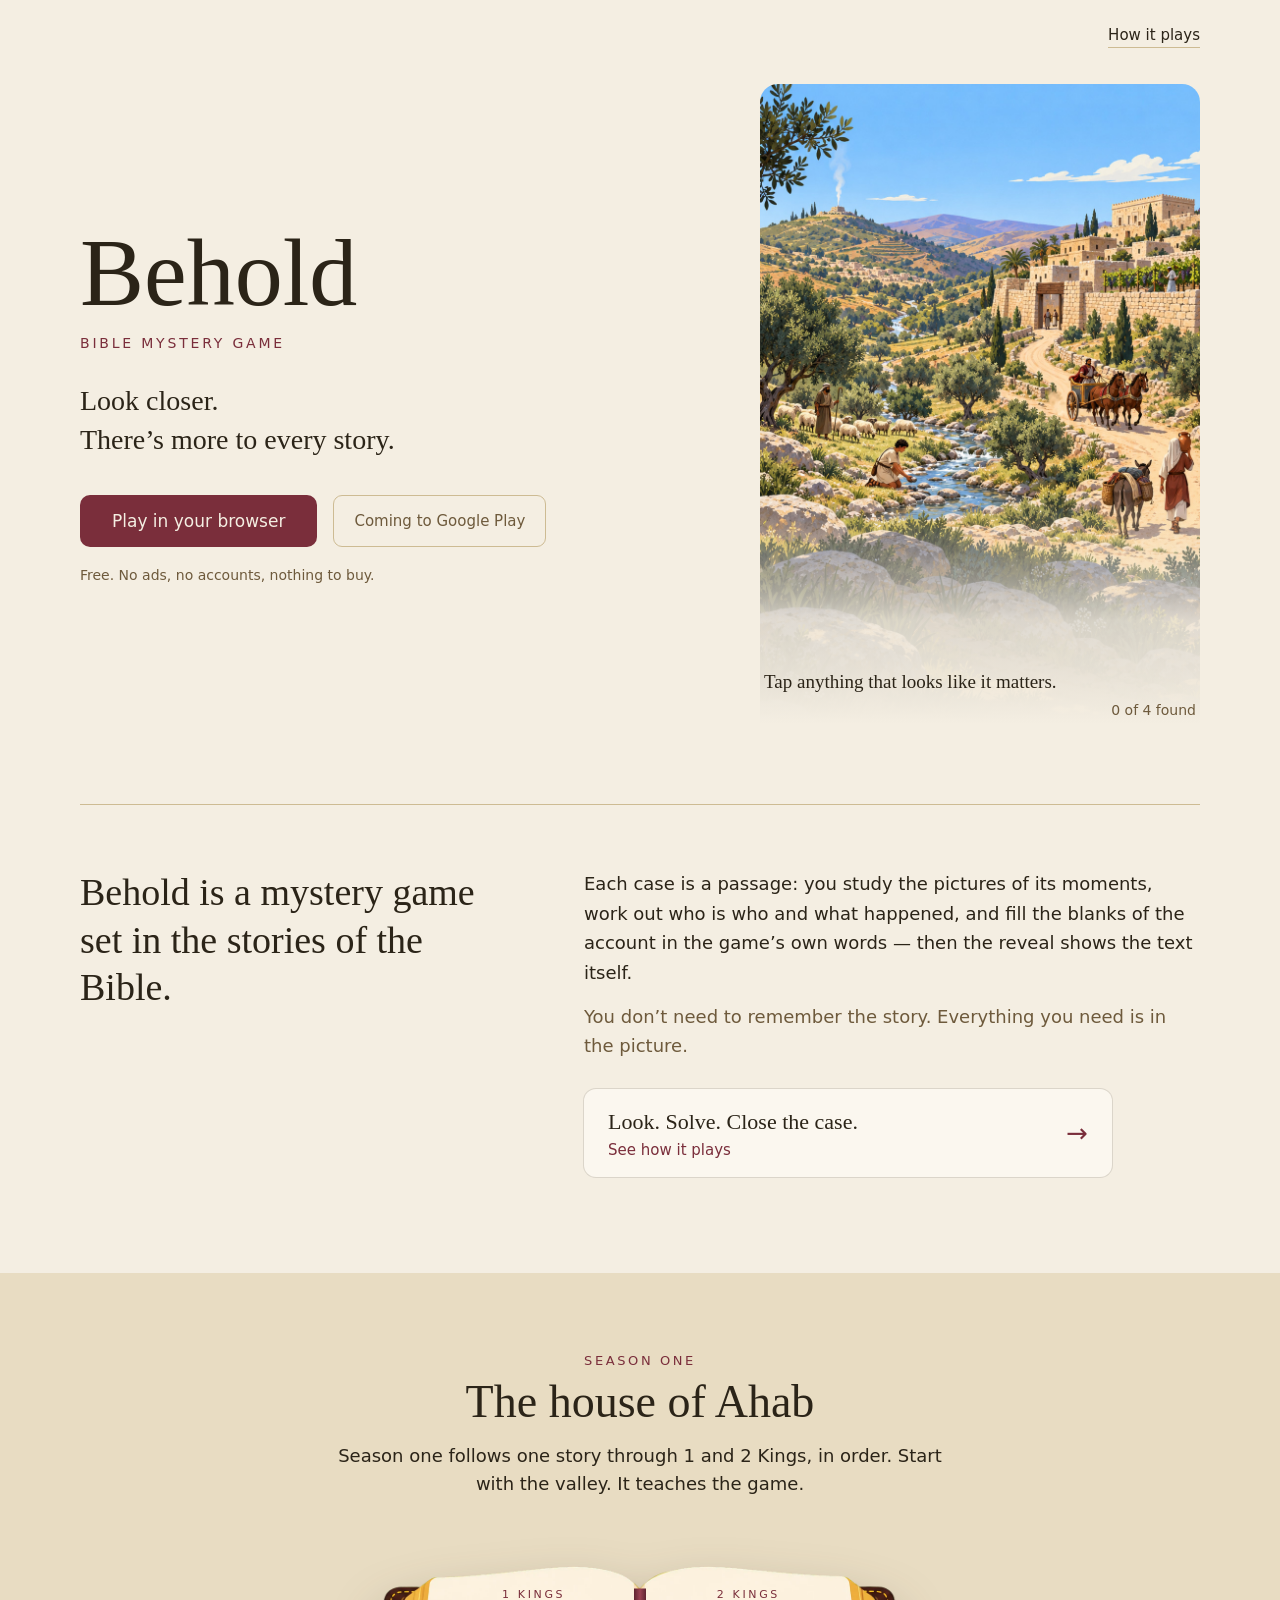
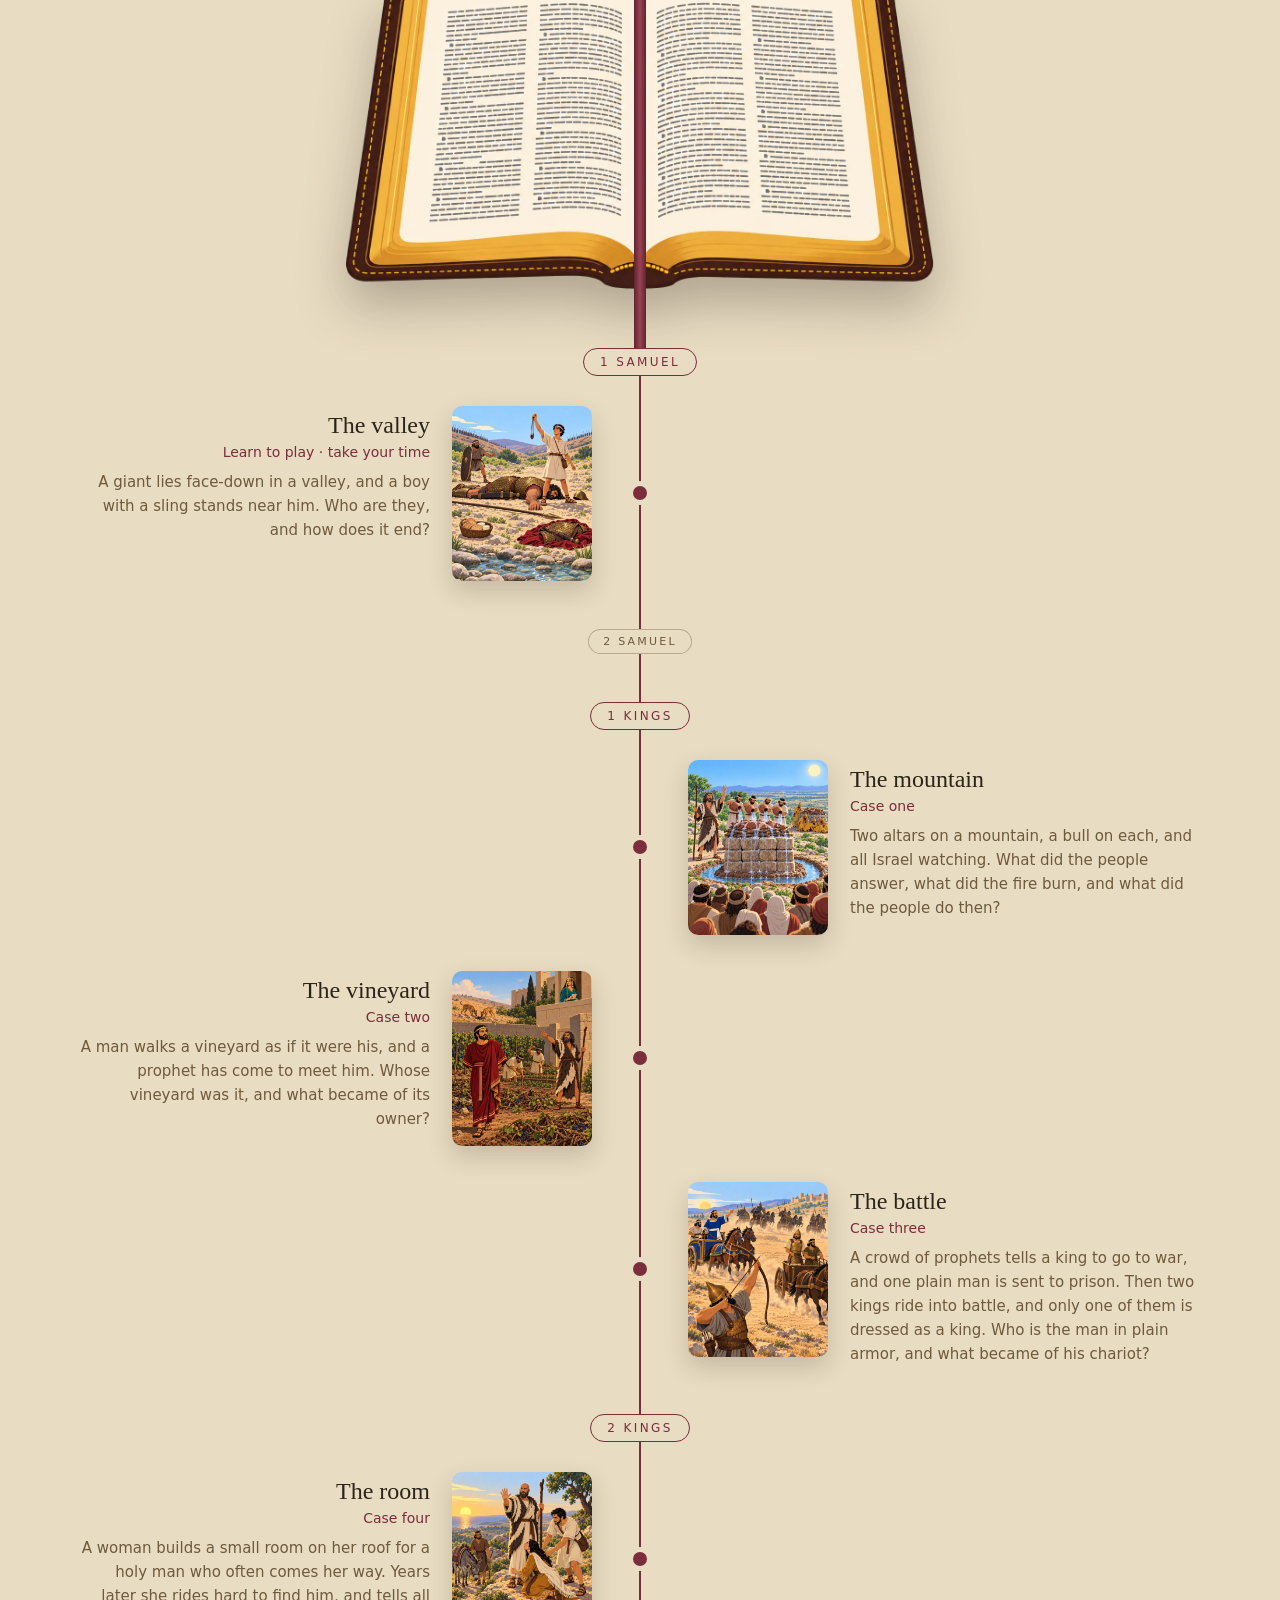
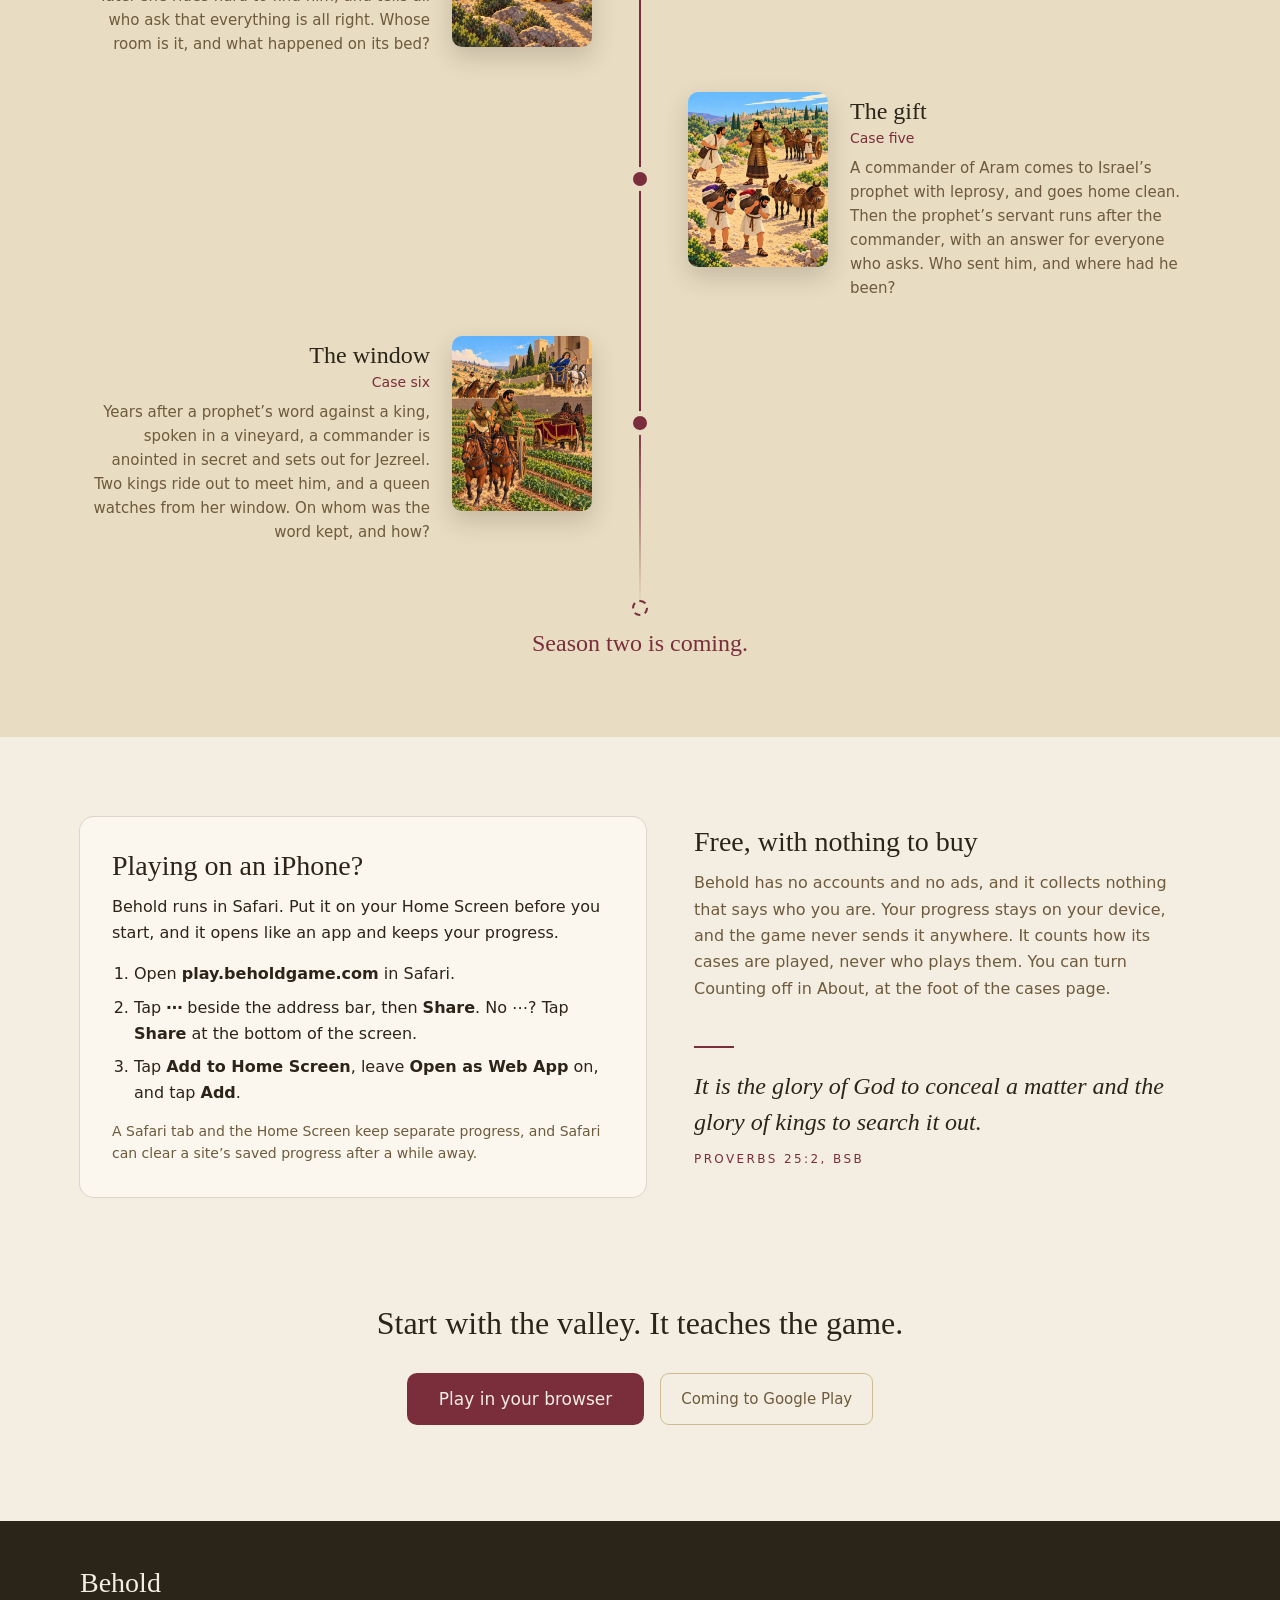
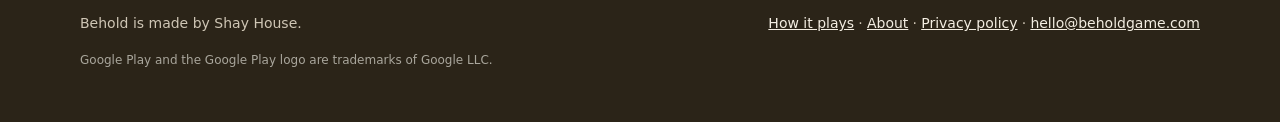
==== index.html @ 3471a585 "Deploy garishay/behold@0098388d25ca9976a2ebb800dddd2ce80feeaa7c" ====
<!doctype html>
<html lang="en">
<head>
<meta charset="utf-8">
<meta name="viewport" content="width=device-width, initial-scale=1">
<title>Behold: Bible Mystery Game</title>
<meta name="description" content="Look closer. There’s more to every story.">
<meta property="og:type" content="website">
<meta property="og:url" content="https://beholdgame.com/">
<meta property="og:title" content="Behold: Bible Mystery Game">
<meta property="og:description" content="Look closer. There’s more to every story.">
<meta property="og:image" content="https://beholdgame.com/og-image.jpg">
<meta name="twitter:card" content="summary_large_image">
<script>(function device() {
  const agent = navigator.userAgent
  const iPad = /Macintosh/.test(agent) && navigator.maxTouchPoints > 1
  const iphone = /iPhone|iPod|iPad/.test(agent) || iPad
  document.documentElement.dataset.device = /Android/.test(agent)
    ? 'android'
    : iphone
      ? 'iphone'
      : 'computer'
})()</script>
<link rel="icon" href="icons/favicon-48.png?v=3595e1d1">
<link rel="apple-touch-icon" href="icons/apple-touch-icon-180.png?v=2587e3fe">
<link rel="stylesheet" href="site.css?v=58bd4bec">
<script src="look.js?v=3d7f189f" defer></script>
<script src="fall.js?v=379d4487" defer></script>
</head>
<body>
<nav class="beside"><a href="how-it-plays/">How it plays</a></nav>
<header class="hero">
<div class="words">
<h1>Behold</h1>
<p class="kicker">Bible Mystery Game</p>
<p class="line"><span>Look closer.</span> <span>There’s more to every story.</span></p>
<div class="play computer"><a class="button" href="https://play.beholdgame.com/">Play in your browser</a><p class="coming">Coming to Google Play</p></div>
<div class="play android"><a class="button" href="https://play.beholdgame.com/">Play in your browser</a><p class="coming">Coming to Google Play</p></div>
<div class="play iphone"><a class="button" href="https://play.beholdgame.com/">Open the game</a><p class="note">Add it to your Home Screen before you start, so your progress is kept. <a href="#iphone">Here’s how</a></p></div>
<p class="price">Free. No ads, no accounts, nothing to buy.</p>
</div>
<div class="art"><img src="title.jpg?v=41496ac7" alt="A sunlit valley in ancient Israel: smoke rising from a far hill, a boy at a brook, and a chariot on the road to a walled town with vines along its wall"
  width="896" height="1672" fetchpriority="high"></div>
</header>
<main class="home">
<section class="what">
<h2>Behold is a mystery game set in the stories of the Bible.</h2>
<div>
<p>Each case is a passage: you study the pictures of its moments, work out who is who and what happened, and fill the blanks of the account in the game’s own words — then the reveal shows the text itself.</p>
<p class="dim">You don’t need to remember the story. Everything you need is in the picture.</p>
<a class="more" href="how-it-plays/"><span class="title">Look. Solve. Close the case.</span>
<span class="sub">See how it plays</span></a>
</div>
</section>
<section class="season">
<p class="kicker">Season one</p>
<h2>The house of Ahab</h2>
<p class="intro">Season one follows one story through 1 and 2 Kings, in order. <span>Start with the valley. It teaches the game.</span></p>
<div class="bible" aria-hidden="true">
<img src="img/bible.webp?v=54a8f620" alt="" width="1326" height="746" loading="lazy">
<p>1 Kings</p>
<p>2 Kings</p>
</div>
<ol class="timeline">
<li class="book"><span>1 Samuel</span></li>
<li class="case">
<img src="img/case-valley.jpg?v=e1f6ad27" alt="The valley"
  width="84" height="105" loading="lazy">
<h3>The valley</h3>
<p class="sub">Learn to play · take your time</p>
<p class="brief">A giant lies face-down in a valley, and a boy with a sling stands near him. Who are they, and how does it end?</p>
</li>
<li class="book passed"><span>2 Samuel</span></li>
<li class="book"><span>1 Kings</span></li>
<li class="case">
<img src="img/case-carmel.jpg?v=6c9619f2" alt="The mountain"
  width="84" height="105" loading="lazy">
<h3>The mountain</h3>
<p class="sub">Case one</p>
<p class="brief">Two altars on a mountain, a bull on each, and all Israel watching. What did the people answer, what did the fire burn, and what did the people do then?</p>
</li>
<li class="case">
<img src="img/case-vineyard.jpg?v=7ab50f4d" alt="The vineyard"
  width="84" height="105" loading="lazy">
<h3>The vineyard</h3>
<p class="sub">Case two</p>
<p class="brief">A man walks a vineyard as if it were his, and a prophet has come to meet him. Whose vineyard was it, and what became of its owner?</p>
</li>
<li class="case">
<img src="img/case-micaiah.jpg?v=a83e81d4" alt="The battle"
  width="84" height="105" loading="lazy">
<h3>The battle</h3>
<p class="sub">Case three</p>
<p class="brief">A crowd of prophets tells a king to go to war, and one plain man is sent to prison. Then two kings ride into battle, and only one of them is dressed as a king. Who is the man in plain armor, and what became of his chariot?</p>
</li>
<li class="book"><span>2 Kings</span></li>
<li class="case">
<img src="img/case-shunammite.jpg?v=6d80c108" alt="The room"
  width="84" height="105" loading="lazy">
<h3>The room</h3>
<p class="sub">Case four</p>
<p class="brief">A woman builds a small room on her roof for a holy man who often comes her way. Years later she rides hard to find him, and tells all who ask that everything is all right. Whose room is it, and what happened on its bed?</p>
</li>
<li class="case">
<img src="img/case-naaman.jpg?v=1345ddfb" alt="The gift"
  width="84" height="105" loading="lazy">
<h3>The gift</h3>
<p class="sub">Case five</p>
<p class="brief">A commander of Aram comes to Israel’s prophet with leprosy, and goes home clean. Then the prophet’s servant runs after the commander, with an answer for everyone who asks. Who sent him, and where had he been?</p>
</li>
<li class="case">
<img src="img/case-jehu.jpg?v=3a126e1e" alt="The window"
  width="84" height="105" loading="lazy">
<h3>The window</h3>
<p class="sub">Case six</p>
<p class="brief">Years after a prophet’s word against a king, spoken in a vineyard, a commander is anointed in secret and sets out for Jezreel. Two kings ride out to meet him, and a queen watches from her window. On whom was the word kept, and how?</p>
</li>
<li class="next"><span aria-hidden="true"></span><p>Season two is coming.</p></li>
</ol>

</section>
<div class="pair">
<section class="home-screen" id="iphone">
<h2>Playing on an iPhone?</h2>
<p>Behold runs in Safari. Put it on your Home Screen before you start, and it opens like an app and keeps your progress.</p>
<ol><li>Open <strong>play.beholdgame.com</strong> in Safari.</li><li>Tap <strong>⋯</strong> beside the address bar, then <strong>Share</strong>. No ⋯? Tap <strong>Share</strong> at the bottom of the screen.</li><li>Tap <strong>Add to Home Screen</strong>, leave <strong>Open as Web App</strong> on, and tap <strong>Add</strong>.</li></ol>
<p class="note">A Safari tab and the Home Screen keep separate progress, and Safari can clear a site’s saved progress after a while away.</p>
</section>
<div>
<section class="free">
<h2>Free, with nothing to buy</h2>
<p>Behold has no accounts and no ads, and it collects nothing that says who you are. Your progress stays on your device, and the game never sends it anywhere. It counts how its cases are played, never who plays them. You can turn Counting off in About, at the foot of the cases page.</p>
</section>
<figure class="epigraph">
<blockquote>It is the glory of God to conceal a matter and the glory of kings to search it out.</blockquote>
<figcaption>Proverbs 25:2, BSB</figcaption>
</figure>
</div>
</div>
<section class="call">
<p><span>Start with the valley.</span> <span>It teaches the game.</span></p>
<div class="play computer"><a class="button" href="https://play.beholdgame.com/">Play in your browser</a><p class="coming">Coming to Google Play</p></div>
<div class="play android"><a class="button" href="https://play.beholdgame.com/">Play in your browser</a></div>
<div class="play iphone"><a class="button" href="https://play.beholdgame.com/">Open the game</a></div>
</section>
</main>
<footer class="foot">
<div>
<div><p class="name">Behold</p><p>Behold is made by Shay House.</p></div>
<div class="links"><ul><li><a href="how-it-plays/">How it plays</a></li><li><a href="about/">About</a></li></ul><ul><li><a href="https://play.beholdgame.com/privacy/">Privacy policy</a></li><li><a href="mailto:hello@beholdgame.com">hello@beholdgame.com</a></li></ul></div>
<p class="fine">Google Play and the Google Play logo are trademarks of Google LLC.</p>
</div>
</footer>
</body>
</html>
---- site.css ----
/* beholdgame.com's one stylesheet (#70, Gate 45 A3): the design's "Linen and ink", phone first,
   with a computer's layout from 900 px wide. Each color the game has is the game's own token by
   value, named beside it. The fonts are the game's two stacks; there are no web fonts and no gold.
   Night is the game's, inside its pictures, and no rule here paints with it. */

:root {
  --linen: #f4eee2; /* the game's --papyrus, lightened: the page */
  --papyrus: #e8dcc2; /* --papyrus: the season's band */
  --vellum: #fbf7ef; /* cards and boxes, a step lighter than the page */
  --edge: #cdbb93; /* --papyrus-edge: hairlines */
  --ink: #2b2418; /* --papyrus-ink: text, and the foot's ground */
  --ink-dim: #6e5a3c; /* --papyrus-ink-dim: secondary text */
  --wine: #7a2e3b; /* --wine: the one accent */
  --ring: 0 0 0 1px rgb(43 36 24 / 0.12); /* a card's edge, ink at 12% */
  --foot-text: #cfc6b5;
  --foot-fine: #a9a69c;
  --serif: 'Iowan Old Style', 'Palatino Linotype', Palatino, 'Book Antiqua', Georgia, serif;
  --sans: system-ui, -apple-system, 'Segoe UI', Roboto, 'Helvetica Neue', Arial, sans-serif;
  --gutter: clamp(20px, 4vw, 48px);
}

body {
  margin: 0;
  background: var(--linen);
  color: var(--ink);
  font-family: var(--sans);
}

a {
  color: var(--wine);
}

:focus-visible {
  outline: 2px solid var(--wine);
  outline-offset: 2px;
}

h1,
h2,
h3 {
  font-family: var(--serif);
  font-weight: 400;
}

.dim {
  color: var(--ink-dim);
}

/* Below a computer's width, the page is the phone's, in a column no wider than 600 px. */
.top,
.hero,
main,
.foot > div {
  max-width: 600px;
  margin-inline: auto;
}

/* The inner pages' header: on a phone, the name alone (A5 as ruled). */
.top nav {
  display: flex;
  align-items: center;
  justify-content: center;
  height: 56px;
  border-bottom: 1px solid var(--edge);
}

.top .name {
  font-family: var(--serif);
  font-size: 24px;
  color: var(--ink);
  text-decoration: none;
}

.top .browser,
.beside {
  display: none;
}

.kicker {
  margin: 0;
  font-size: 12px;
  line-height: 1.25;
  letter-spacing: 0.2em;
  text-transform: uppercase;
  color: var(--wine);
}

/* The play buttons (A5, A6): a group for each device, the computer's until the head's script names
   the device. On a phone the first button fills the column, and the rest sit under it. */
.play {
  display: flex;
  flex-direction: column;
  align-items: center;
}

.play.android,
.play.iphone {
  display: none;
}

[data-device='android'] .play.android,
[data-device='iphone'] .play.iphone {
  display: flex;
}

[data-device='android'] .play.computer,
[data-device='iphone'] .play.computer {
  display: none;
}

.button {
  display: flex;
  align-items: center;
  justify-content: center;
  align-self: stretch;
  min-height: 52px;
  border-radius: 10px;
  background: var(--wine);
  color: var(--linen);
  font-size: 17px;
  text-decoration: none;
}

.coming {
  display: flex;
  align-items: center;
  height: 52px;
  margin: 14px 0 0;
  padding: 0 20px;
  box-sizing: border-box;
  border: 1px solid var(--edge);
  border-radius: 9px;
  font-size: 15px;
  color: var(--ink-dim);
}

.badge img {
  display: block;
  height: 60px;
}

.play .or {
  margin: 16px 0 0;
  font-size: 15px;
}

.play .note {
  margin: 14px 0 0;
  font-size: 15px;
  line-height: 1.5;
}

/* The home page's top: the picture over the name on a phone, beside it on a computer. */
.hero {
  display: flex;
  flex-direction: column-reverse;
  padding-bottom: 40px;
  text-align: center;
}

.art {
  position: relative;
  aspect-ratio: 390 / 540;
  overflow: hidden;
}

.art img {
  display: block;
  width: 100%;
  height: auto;
}

/* The picture fades into the page under its last third. */
.art::after {
  content: '';
  position: absolute;
  inset: 61.11% 0 0;
  background: linear-gradient(
    180deg,
    rgb(244 238 226 / 0) 0%,
    rgb(244 238 226 / 0.86) 52%,
    var(--linen) 92%
  );
}

/* The Look (70d), which its script lays on the picture over the fade. A tap anywhere on the picture
   answers, so the pointer is all the picture's, as the game's is, and no tap is highlighted. */
.look {
  cursor: pointer;
  -webkit-tap-highlight-color: transparent;
}

/* A spot is placed by its center, its top left on the design's picture 390 px wide plus 22, scaled
   with the picture, and stays a 44 px fingertip: a margin's percentage is of the width, down as
   well as across. Unfound, it shows nothing until the keyboard focuses it. */
.spot {
  position: absolute;
  top: 0;
  left: 0;
  z-index: 1;
  width: 44px;
  height: 44px;
  margin: calc((var(--y) + 22) * 100% / 390 - 22px) 0 0 calc((var(--x) + 22) * 100% / 390 - 22px);
  padding: 0;
  border: 0;
  border-radius: 50%;
  background: none;
  cursor: inherit;
}

/* A found spot keeps a light ring; a miss's ring is the same without its fill. */
.spot.found,
.miss {
  border: 2px solid var(--vellum);
  box-shadow: 0 0 0 2px rgb(43 36 24 / 0.45);
}

.spot.found {
  background: rgb(251 247 239 / 0.22);
}

/* A tap that finds nothing rings where it landed, widening as it fades within half a second, and
   takes no tap of its own (the amendment, issuecomment-6470291769). The script takes it away. */
.miss {
  position: absolute;
  z-index: 1;
  width: 44px;
  height: 44px;
  margin: -22px 0 0 -22px;
  box-sizing: border-box;
  border-radius: 50%;
  pointer-events: none;
  animation: widen 0.45s ease-out forwards;
}

@keyframes widen {
  from {
    transform: scale(0.5);
  }

  to {
    transform: scale(1.5);
    opacity: 0;
  }
}

/* With reduced motion, it fades where it is. */
@media (prefers-reduced-motion: reduce) {
  .miss {
    animation-name: fade;
  }
}

@keyframes fade {
  to {
    opacity: 0;
  }
}

/* The line at the picture's foot: the caption, then the word found and the count. */
.finds {
  position: absolute;
  inset: auto 20px 4px;
  z-index: 1;
  text-align: left;
  cursor: auto;
}

.finds p {
  margin: 0;
  font-family: var(--serif);
  font-size: 17px;
  line-height: 1.45;
}

.finds div {
  display: flex;
  justify-content: space-between;
  gap: 12px;
  margin-top: 6px;
  font-size: 14px;
  color: var(--ink-dim);
}

.finds span:first-child {
  color: var(--wine);
}

.hero .words {
  padding: 26px 20px 0;
}

.hero h1 {
  margin: 0;
  font-size: 58px;
  line-height: 1.05;
}

.hero .kicker {
  margin-top: 8px;
  font-size: 13px;
}

.hero .line {
  margin: 16px 0 26px;
  font-family: var(--serif);
  font-size: 20px;
  line-height: 1.45;
}

/* A sentence to a line: the title's line, as the game sets it, and the close's on a phone. */
.line span,
.call > p span {
  display: block;
}

.price {
  margin: 18px 0 0;
  font-size: 14px;
  color: var(--ink-dim);
}

.what {
  margin: 0 20px;
  padding: 34px 0 44px;
  border-top: 1px solid var(--edge);
}

.what h2 {
  margin: 0;
  font-size: 23px;
  line-height: 1.4;
}

.what p {
  margin: 14px 0 0;
  font-size: 16px;
  line-height: 1.6;
}

.more {
  display: grid;
  grid-template-columns: 1fr auto;
  align-items: center;
  column-gap: 16px;
  margin-top: 24px;
  padding: 16px 20px;
  border-radius: 12px;
  background: var(--vellum);
  box-shadow: var(--ring);
  color: var(--ink);
  text-decoration: none;
}

.more .title {
  font-family: var(--serif);
  font-size: 19px;
  line-height: 1.35;
}

.more .sub {
  margin-top: 3px;
  font-size: 14px;
  color: var(--wine);
}

/* The arrow is the stylesheet's, as the foot's dots are, with the plain one before it. */
.more::after {
  content: '→';
  content: '→' / '';
  grid-area: 1 / 2 / 3;
  font-size: 22px;
  color: var(--wine);
}

.season {
  padding: 48px 20px 40px;
  background: var(--papyrus);
  text-align: center;
}

.season h2 {
  margin: 6px 0 0;
  font-size: 30px;
  line-height: 1.15;
}

.season .intro {
  margin: 10px 0 0;
  font-size: 16px;
  line-height: 1.6;
}

/* The open Bible over the timeline: its picture, with the two books' names and the ribbon laid over
   it where the picture's record places them (docs/bible.md): the names' centres 32.4% and 67.5%
   across and 11.4% down, and the ribbon down the fold from 9.65%, past the picture's foot to meet
   the thread. Its sizes are variables, so a computer's is one rule; a narrower column shrinks it. */
.bible {
  --wide: 329px;
  --gap-above: 34px;
  --shadow: 0 14px 15px rgb(58 43 37 / 0.3);
  --name-size: 9px;
  --name-space: 0.22em;
  --ribbon-size: 8px;
  --notch: 13px;
  --below: 50px;
  position: relative;
  width: min(var(--wide), 100%);
  margin: var(--gap-above) auto 0;
}

.bible img {
  display: block;
  width: 100%;
  height: auto;
  filter: drop-shadow(var(--shadow));
}

.bible p {
  position: absolute;
  top: 11.4%;
  left: 32.4%;
  margin: 0;
  padding-left: var(--name-space);
  transform: translate(-50%, -50%);
  white-space: nowrap;
  font-size: var(--name-size);
  letter-spacing: var(--name-space);
  text-transform: uppercase;
  color: var(--wine);
}

.bible p + p {
  left: 67.5%;
}

.bible::after {
  content: '';
  position: absolute;
  top: 9.65%;
  left: 50%;
  width: var(--ribbon-size);
  height: calc(90.35% + var(--below));
  margin-left: calc(var(--ribbon-size) / -2);
  background: linear-gradient(90deg, #5e2430 0%, #9a4252 50%, #5e2430 100%);
  clip-path: polygon(0 0, 100% 0, 100% 100%, 50% calc(100% - var(--notch)), 0 100%);
}

/* The timeline: a wine thread through the season, a pill for each book, the cases on it, and
   season two at its end. */
.timeline {
  position: relative;
  margin: 26px 0 0;
  padding: 0 0 8px;
  list-style: none;
}

.timeline::before {
  content: '';
  position: absolute;
  top: 24px;
  bottom: 50px;
  left: 50%;
  width: 2px;
  margin-left: -1px;
  background: linear-gradient(180deg, var(--wine) 0%, var(--wine) 92%, rgb(122 46 59 / 0) 100%);
}

.book {
  position: relative;
  display: flex;
  justify-content: center;
  margin-top: 26px;
}

.book:first-child {
  margin-top: 44px;
}

.book span {
  padding: 5px 14px;
  border: 1px solid var(--wine);
  border-radius: 999px;
  background: var(--papyrus);
  font-size: 11px;
  letter-spacing: 0.2em;
  text-transform: uppercase;
  color: var(--wine);
}

/* A book the story passes through with no case of its own. */
.book.passed span {
  padding: 4px 12px;
  border-color: rgb(110 90 60 / 0.4);
  font-size: 10px;
  color: var(--ink-dim);
}

.case {
  position: relative;
  display: grid;
  grid-template:
    'picture title' auto
    'picture sub' auto
    'picture .' 1fr
    'brief brief' auto / 84px 1fr;
  column-gap: 12px;
  margin-top: 22px;
  padding: 14px;
  border-radius: 14px;
  background: var(--vellum);
  box-shadow:
    0 0 0 1px rgb(43 36 24 / 0.1),
    0 8px 20px rgb(58 43 37 / 0.08);
  text-align: left;
}

.book + .case {
  margin-top: 18px;
}

.case img {
  grid-area: picture;
  width: 84px;
  height: 105px;
  border-radius: 8px;
  object-fit: cover;
}

.case h3 {
  grid-area: title;
  margin: 2px 0 0;
  font-size: 19px;
  line-height: 1.25;
}

.case .sub {
  grid-area: sub;
  margin: 2px 0 0;
  font-size: 13px;
  color: var(--wine);
}

.case .brief {
  grid-area: brief;
  margin: 10px 0 0;
  font-size: 14px;
  line-height: 1.5;
  color: var(--ink-dim);
}

.next {
  position: relative;
  display: flex;
  flex-direction: column;
  align-items: center;
  margin-top: 34px;
}

.next span {
  width: 14px;
  height: 14px;
  box-sizing: border-box;
  border: 2px dashed var(--wine);
  border-radius: 50%;
  background: var(--papyrus);
}

.next p {
  margin: 10px 0 0;
  font-family: var(--serif);
  font-size: 19px;
  color: var(--wine);
}

.help {
  margin: 2px 0 0;
  font-size: 15px;
  line-height: 1.5;
}

/* The season as you scroll (70e), once its script starts: the ribbon lies in the fold until the
   reading line passes its tail, then falls with the line to the thread; the thread draws down
   behind the line, its tip fading; and each book, case, and season two arrives as the line reaches
   it, and Help make it with season two. The script sets the line's reach: --fall from the Bible's
   top, --drawn from the thread's. Only an arrival fades in, so what the line has passed as the page
   opens shows at once. */
.falls .bible::after {
  height: clamp(80.65%, calc(var(--fall, 0px) - 9.65%), calc(90.35% + var(--below)));
}

.falls .timeline::before {
  --tip: linear-gradient(
    180deg,
    #000 calc(var(--drawn, 0px) - 80px),
    transparent var(--drawn, 0px)
  );
  -webkit-mask-image: var(--tip);
  mask-image: var(--tip);
}

.falls .timeline > li,
.falls .help {
  opacity: 0;
  transform: translateY(8px);
}

.falls .timeline > .here,
.falls .help.here {
  opacity: 1;
  transform: none;
  transition:
    opacity 0.4s ease-out,
    transform 0.4s ease-out;
}

.home-screen {
  margin: 44px 20px 0;
  padding: 24px 20px;
  border-radius: 14px;
  background: var(--vellum);
  box-shadow: var(--ring);
  font-size: 15px;
  line-height: 1.55;
}

.home-screen h2,
.free h2 {
  margin: 0;
  font-size: 24px;
  line-height: 1.2;
}

.home-screen p {
  margin: 10px 0 0;
}

.home-screen ol {
  display: flex;
  flex-direction: column;
  gap: 8px;
  margin: 14px 0 0;
  padding-left: 22px;
}

.home-screen strong {
  font-weight: 600;
}

.home-screen .note {
  margin-top: 14px;
  font-size: 13px;
  line-height: 1.5;
  color: var(--ink-dim);
}

.free {
  padding: 40px 20px 0;
}

.free p {
  margin: 10px 0 0;
  font-size: 15px;
  line-height: 1.6;
  color: var(--ink-dim);
}

.epigraph {
  margin: 0;
  padding: 52px 28px 0;
  text-align: center;
}

/* A short wine rule over the verse. */
.epigraph::before {
  content: '';
  display: block;
  width: 40px;
  height: 2px;
  margin: 0 auto 22px;
  background: var(--wine);
}

.epigraph blockquote {
  margin: 0;
  font-family: var(--serif);
  font-size: 22px;
  font-style: italic;
  line-height: 1.5;
}

.epigraph figcaption {
  margin-top: 14px;
  font-size: 12px;
  letter-spacing: 0.2em;
  text-transform: uppercase;
  color: var(--wine);
}

.call {
  padding: 52px 20px 44px;
  text-align: center;
}

.call > p {
  margin: 0 0 20px;
  font-family: var(--serif);
  font-size: 21px;
  line-height: 1.45;
}

/* How it plays: the steps, each under a screen of the game, the hint, and the close. */
.plays {
  padding: 44px 20px 0;
  text-align: center;
}

.plays h1 {
  margin: 12px 0 0;
  font-size: 40px;
  line-height: 1.1;
  text-wrap: balance;
}

.plays .lead {
  margin: 18px 0 0;
  font-family: var(--serif);
  font-size: 20px;
  line-height: 1.45;
}

.plays .intro .dim {
  max-width: 330px;
  margin: 10px auto 0;
  font-size: 16px;
  line-height: 1.6;
}

.steps {
  display: flex;
  flex-direction: column;
  gap: 56px;
  margin: 0;
  padding: 52px 0 0;
  list-style: none;
}

/* A screen of the game in a phone's dark frame, its corners inside the frame's. */
.screen {
  --round: 36px;
  width: 252px;
  margin: 0 auto;
  padding: 8px;
  box-sizing: border-box;
  border-radius: var(--round);
  background: var(--ink);
  box-shadow:
    0 30px 50px -18px rgb(43 36 24 / 0.45),
    0 2px 6px rgb(43 36 24 / 0.18);
}

.screen img {
  display: block;
  width: 100%;
  height: auto;
  border-radius: calc(var(--round) - 8px);
}

.steps .kicker {
  margin-top: 30px;
}

.steps h2 {
  margin: 8px 0 0;
  font-size: 28px;
  line-height: 1.2;
}

.steps .dim {
  max-width: 320px;
  margin: 10px auto 0;
  font-size: 16px;
  line-height: 1.6;
}

.hint {
  margin-top: 56px;
  padding: 22px;
  border-radius: 14px;
  background: var(--vellum);
  box-shadow: var(--ring);
}

.hint .ask {
  margin: 0;
  font-family: var(--serif);
  font-size: 21px;
  line-height: 1.4;
}

.hint .dim {
  margin: 6px 0 0;
  font-size: 15px;
  line-height: 1.55;
}

.plays .call {
  padding: 52px 0 48px;
}

/* Support, built only while giving is set (A6), its button the Payment Link's. */
.support {
  padding: 40px 20px 48px;
}

.support h1 {
  margin: 12px 0 0;
  font-size: 36px;
  line-height: 1.12;
  text-wrap: balance;
}

.support .lead {
  margin: 16px 0 0;
  font-family: var(--serif);
  font-size: 20px;
  line-height: 1.45;
}

/* Season one's six cases in a row, and a dashed room for the next. */
.six {
  display: flex;
  flex-wrap: wrap;
  justify-content: center;
  gap: 0 6px;
  margin: 26px 0 0;
}

.six img {
  width: 44px;
  height: 55px;
  border-radius: 6px;
  box-shadow: 0 4px 10px rgb(58 43 37 / 0.18);
}

.six span {
  width: 44px;
  height: 55px;
  box-sizing: border-box;
  border: 1.5px dashed var(--wine);
  border-radius: 6px;
}

.six figcaption {
  flex-basis: 100%;
  margin-top: 10px;
  font-size: 13px;
  text-align: center;
  color: var(--ink-dim);
}

.give {
  margin-top: 24px;
  padding: 20px;
  border-radius: 14px;
  background: var(--vellum);
  box-shadow: var(--ring);
  text-align: center;
}

.give p {
  margin: 12px 0 0;
  font-size: 13px;
  line-height: 1.5;
  color: var(--ink-dim);
}

/* Who makes it and what giving does: the first line 32 px under what's above, the rest 12 apart. */
.story {
  margin-top: 20px;
  font-size: 16px;
  line-height: 1.6;
}

.story p {
  margin: 12px 0 0;
}

.story .dim {
  font-size: 15px;
}

.others h2 {
  margin: 40px 0 0;
  font-size: 24px;
  line-height: 1.2;
}

.others p {
  margin: 6px 0 0;
  font-size: 15px;
  line-height: 1.6;
}

.others h2 + p {
  margin-top: 10px;
}

.about {
  padding: 40px 20px 56px;
  font-size: 16px;
  line-height: 1.6;
}

.about .icon {
  display: block;
  width: 72px;
  height: 72px;
  border-radius: 16px;
  box-shadow: 0 8px 18px rgb(43 36 24 / 0.22);
}

.about p {
  margin: 14px 0 0;
}

.about .kicker {
  margin-top: 24px;
}

.about h1 {
  margin: 12px 0 0;
  font-size: 36px;
  line-height: 1.12;
}

.about .lead {
  margin-top: 16px;
  font-family: var(--serif);
  font-size: 20px;
  line-height: 1.45;
}

.about h2 {
  margin: 40px 0 0;
  font-size: 24px;
  line-height: 1.2;
}

.about h2 + p {
  margin-top: 10px;
}

.about .dim {
  margin-top: 12px;
  font-size: 15px;
}

/* The dedication under Say hello, set as the home page's epigraph is, under a short wine rule. */
.about .dedication {
  margin-top: 48px;
  font-family: var(--serif);
  font-size: 22px;
  font-style: italic;
  line-height: 1.5;
}

.dedication::before {
  content: '';
  display: block;
  width: 40px;
  height: 2px;
  margin-bottom: 20px;
  background: var(--wine);
}

/* The foot of every page, on the ink. */
.foot {
  background: var(--ink);
  color: var(--foot-text);
  font-size: 13px;
  line-height: 1.6;
}

.foot > div {
  padding: 28px 20px 44px;
}

.foot p {
  margin: 8px 0 0;
}

.foot .name {
  margin: 0;
  font-family: var(--serif);
  font-size: 22px;
  color: var(--linen);
}

.foot .links {
  margin-top: 6px;
  line-height: 2;
}

.foot ul {
  margin: 0;
  padding: 0;
  list-style: none;
}

.foot li {
  display: inline;
}

/* The dots between the links are the stylesheet's, and a screen reader passes over them. A
   browser without alternative text for generated content keeps the plain dot before it. */
.foot li + li::before {
  content: '·';
  content: '·' / '';
  margin: 0 0.3em;
}

.foot a {
  color: var(--linen);
}

.foot .fine {
  margin-top: 14px;
  font-size: 11px;
  color: var(--foot-fine);
}

@media (min-width: 900px) {
  .top,
  .beside {
    max-width: 1120px;
    padding: 0 var(--gutter);
  }

  .top nav {
    justify-content: space-between;
    height: auto;
    padding: 22px 0;
  }

  .top .name {
    font-size: 28px;
  }

  .top .browser {
    display: inline-flex;
    align-items: center;
    min-height: 42px;
    padding: 0 20px;
    border-radius: 9px;
    background: var(--wine);
    color: var(--linen);
    font-size: 15px;
    text-decoration: none;
  }

  .kicker {
    font-size: 13px;
  }

  /* The home page's nav: How it plays, at the top's right. */
  .beside {
    display: flex;
    justify-content: flex-end;
    margin: 0 auto;
    padding-top: 26px;
    font-size: 15px;
  }

  .beside a {
    padding-bottom: 3px;
    border-bottom: 1px solid var(--edge);
    color: var(--ink);
    text-decoration: none;
  }

  .play {
    flex-direction: row;
    flex-wrap: wrap;
    gap: 16px;
  }

  .button {
    align-self: auto;
    padding: 0 32px;
  }

  .coming {
    margin: 0;
  }

  .badge img {
    height: 52px;
  }

  .hero {
    flex-flow: row wrap-reverse;
    align-items: center;
    gap: 64px;
    max-width: 1120px;
    padding: 36px var(--gutter) 80px;
    text-align: left;
  }

  .hero .words {
    flex: 1 1 440px;
    min-width: 0;
    padding: 0;
  }

  .art {
    flex: 0 1 440px;
    width: 100%;
    max-width: 440px;
    height: 640px;
    aspect-ratio: auto;
    border-radius: 18px 18px 0 0;
  }

  .art::after {
    inset: auto 0 0;
    height: 230px;
    background: linear-gradient(
      180deg,
      rgb(244 238 226 / 0) 0%,
      rgb(244 238 226 / 0.86) 55%,
      var(--linen) 100%
    );
  }

  .finds {
    inset: auto 4px 6px;
  }

  .finds p {
    font-size: 19px;
  }

  .hero h1 {
    font-size: 96px;
    line-height: 1;
  }

  .hero .kicker {
    margin-top: 14px;
    font-size: 14px;
  }

  .hero .line {
    margin: 28px 0 36px;
    font-size: 28px;
    line-height: 1.4;
  }

  .price {
    margin-top: 20px;
  }

  .home {
    max-width: none;
  }

  .what {
    display: grid;
    grid-template-columns: minmax(0, 5fr) minmax(0, 7fr);
    gap: 64px;
    width: min(1120px, 100% - 2 * var(--gutter));
    margin: 0 auto;
    padding: 64px 0 96px;
  }

  .what h2 {
    font-size: 38px;
    line-height: 1.25;
  }

  .what p {
    font-size: 18px;
    line-height: 1.65;
  }

  .what div > p:first-child {
    margin-top: 0;
  }

  .more {
    column-gap: 24px;
    max-width: 480px;
    margin-top: 28px;
    padding: 18px 24px;
  }

  .more .title {
    font-size: 22px;
  }

  .more .sub {
    margin-top: 4px;
    font-size: 15px;
  }

  .more::after {
    font-size: 26px;
  }

  .season {
    padding: 80px var(--gutter) 72px;
  }

  .season .kicker {
    font-size: 13px;
  }

  .season h2 {
    margin-top: 8px;
    font-size: 46px;
    line-height: 1.1;
  }

  .season .intro {
    max-width: 620px;
    margin: 14px auto 0;
    font-size: 18px;
  }

  .bible {
    --wide: 612px;
    --gap-above: 56px;
    --shadow: 0 24px 25px rgb(58 43 37 / 0.32);
    --name-size: 11px;
    --name-space: 0.24em;
    --ribbon-size: 12px;
    --notch: 19px;
    --below: 68px;
  }

  .timeline {
    max-width: 1120px;
    margin: 40px auto 0;
  }

  .timeline::before {
    top: 26px;
    bottom: 60px;
    background: linear-gradient(180deg, var(--wine) 0%, var(--wine) 90%, rgb(122 46 59 / 0) 100%);
  }

  .timeline .book {
    margin-top: 48px;
  }

  .book span {
    padding: 6px 16px;
    font-size: 12px;
  }

  .book.passed span {
    padding: 5px 14px;
    font-size: 11px;
  }

  /* The cases alternate on either side of the thread, each picture toward it, with a dot. */
  .case {
    grid-template:
      'picture title' auto
      'picture sub' auto
      'picture brief' 1fr / 140px 1fr;
    column-gap: 22px;
    width: calc(50% - 48px);
    margin: 36px 0 0 auto;
    padding: 0;
    background: none;
    box-shadow: none;
  }

  .case:nth-child(odd of .case) {
    grid-template:
      'title picture' auto
      'sub picture' auto
      'brief picture' 1fr / 1fr 140px;
    margin-left: 0;
    text-align: right;
  }

  .book + .case {
    margin-top: 30px;
  }

  .case img {
    width: 140px;
    height: 175px;
    border-radius: 10px;
    box-shadow: 0 10px 24px rgb(58 43 37 / 0.2);
  }

  .case h3 {
    margin-top: 4px;
    font-size: 24px;
  }

  .case .sub {
    margin-top: 4px;
    font-size: 14px;
  }

  .case .brief {
    font-size: 15px;
    line-height: 1.6;
  }

  .case::after {
    content: '';
    position: absolute;
    top: 80px;
    left: -55px;
    width: 14px;
    height: 14px;
    border-radius: 50%;
    background: var(--wine);
    box-shadow: 0 0 0 5px var(--papyrus);
  }

  .case:nth-child(odd of .case)::after {
    left: auto;
    right: -55px;
  }

  .next {
    margin-top: 56px;
  }

  .next span {
    width: 16px;
    height: 16px;
  }

  .next p {
    margin-top: 14px;
    font-size: 24px;
  }

  .help {
    margin-top: 4px;
    font-size: 16px;
  }

  /* The iPhone box beside the free paragraph and the verse. */
  .pair {
    display: flex;
    flex-wrap: wrap;
    align-items: flex-start;
    gap: 48px;
    max-width: 1120px;
    margin: 0 auto;
    padding: 80px var(--gutter) 0;
  }

  /* The design's box is border-box, so its 440 px basis holds its padding. */
  .home-screen {
    flex: 1 1 440px;
    min-width: 0;
    margin: 0;
    padding: 32px;
    box-sizing: border-box;
    font-size: 16px;
    line-height: 1.6;
  }

  .home-screen h2,
  .free h2 {
    font-size: 28px;
  }

  .home-screen p {
    margin-top: 12px;
  }

  .home-screen ol {
    margin-top: 16px;
  }

  .home-screen .note {
    margin-top: 16px;
    font-size: 14px;
    line-height: 1.55;
  }

  .pair > div {
    display: flex;
    flex: 1 1 380px;
    flex-direction: column;
    gap: 44px;
    min-width: 0;
    padding-top: 8px;
  }

  .free {
    padding: 0;
  }

  .free p {
    margin-top: 12px;
    font-size: 16px;
    line-height: 1.65;
  }

  .epigraph {
    padding: 0;
    text-align: left;
  }

  .epigraph::before {
    margin: 0 0 20px;
  }

  .epigraph blockquote {
    font-size: 24px;
  }

  .epigraph figcaption {
    margin-top: 12px;
  }

  .call {
    max-width: 1120px;
    margin: 0 auto;
    padding: 104px var(--gutter) 96px;
  }

  .call > p {
    margin: 0;
    font-size: 32px;
    line-height: 1.4;
  }

  .call > p span {
    display: inline;
  }

  .call .play {
    justify-content: center;
    margin-top: 28px;
  }

  .plays {
    max-width: none;
    padding: 0;
  }

  .plays .intro {
    max-width: 860px;
    margin: 0 auto;
    padding: 80px var(--gutter) 0;
  }

  .plays h1 {
    margin-top: 14px;
    font-size: 68px;
    line-height: 1.08;
  }

  .plays .lead {
    margin-top: 24px;
    font-size: 24px;
  }

  .plays .intro .dim {
    max-width: none;
    font-size: 18px;
  }

  /* The three steps side by side. */
  .steps {
    display: grid;
    grid-template-columns: repeat(3, minmax(0, 1fr));
    gap: 48px;
    max-width: 1120px;
    margin: 0 auto;
    padding: 80px var(--gutter) 0;
  }

  .screen {
    --round: 40px;
    width: 276px;
    max-width: 100%;
    box-shadow:
      0 34px 56px -20px rgb(43 36 24 / 0.45),
      0 2px 6px rgb(43 36 24 / 0.18);
  }

  .steps .kicker {
    margin-top: 32px;
  }

  .steps .dim {
    max-width: 300px;
  }

  .hint {
    max-width: 640px;
    margin: 88px auto 0;
    padding: 26px 32px;
  }

  .hint .ask {
    font-size: 24px;
  }

  .hint .dim {
    font-size: 16px;
  }

  .plays .call {
    padding: 96px var(--gutter);
  }

  .support {
    max-width: 820px;
    padding: 80px var(--gutter) 96px;
    text-align: center;
  }

  .support h1 {
    margin-top: 14px;
    font-size: 60px;
    line-height: 1.08;
  }

  .support .lead {
    max-width: 640px;
    margin: 22px auto 0;
    font-size: 24px;
  }

  .six {
    gap: 0 12px;
    margin-top: 48px;
  }

  .six img {
    width: 84px;
    height: 105px;
    border-radius: 9px;
    box-shadow: 0 8px 18px rgb(58 43 37 / 0.2);
  }

  .six span {
    width: 84px;
    height: 105px;
    border-width: 2px;
    border-radius: 9px;
  }

  .six figcaption {
    margin-top: 14px;
    font-size: 14px;
  }

  /* On a computer the button stands alone under the row, its own width. */
  .give {
    margin-top: 36px;
    padding: 0;
    background: none;
    box-shadow: none;
  }

  .give .button {
    display: inline-flex;
    min-height: 56px;
    padding: 0 48px;
    font-size: 18px;
  }

  .give p {
    font-size: 14px;
  }

  .story {
    max-width: 600px;
    margin: 56px auto 0;
    padding-top: 20px;
    border-top: 1px solid var(--edge);
    font-size: 17px;
    line-height: 1.65;
  }

  .story .dim {
    font-size: 16px;
    line-height: 1.6;
  }

  .others h2 {
    margin-top: 64px;
    font-size: 30px;
  }

  .others p {
    font-size: 17px;
  }

  .others h2 + p {
    margin-top: 12px;
  }

  .about {
    max-width: 680px;
    padding: 80px var(--gutter) 104px;
    font-size: 18px;
    line-height: 1.65;
  }

  .about .icon {
    width: 88px;
    height: 88px;
    border-radius: 20px;
    box-shadow: 0 10px 22px rgb(43 36 24 / 0.22);
  }

  .about p {
    margin-top: 16px;
  }

  .about .kicker {
    margin-top: 28px;
    font-size: 13px;
  }

  .about h1 {
    font-size: 56px;
    line-height: 1.08;
  }

  .about .lead {
    margin-top: 22px;
    font-size: 24px;
  }

  .about h2 {
    margin-top: 56px;
    font-size: 30px;
  }

  .about h2 + p {
    margin-top: 12px;
  }

  .about .dim {
    margin-top: 14px;
    font-size: 17px;
  }

  .about .dedication {
    margin-top: 64px;
    font-size: 26px;
  }

  /* One line of links beside the name, and Google's line under both. */
  .foot {
    font-size: 14px;
  }

  .foot > div {
    display: flex;
    flex-wrap: wrap;
    justify-content: space-between;
    align-items: flex-end;
    gap: 16px 32px;
    max-width: 1120px;
    padding: 40px var(--gutter) 52px;
  }

  .foot .name {
    font-size: 28px;
  }

  .foot .name + p {
    margin-top: 6px;
  }

  .foot .links {
    margin: 0;
    line-height: 1.6;
  }

  .foot ul {
    display: inline;
  }

  .foot ul + ul::before {
    content: '·';
    content: '·' / '';
    margin: 0 0.3em;
  }

  .foot .fine {
    flex-basis: 100%;
    margin: 0;
    font-size: 12px;
  }
}
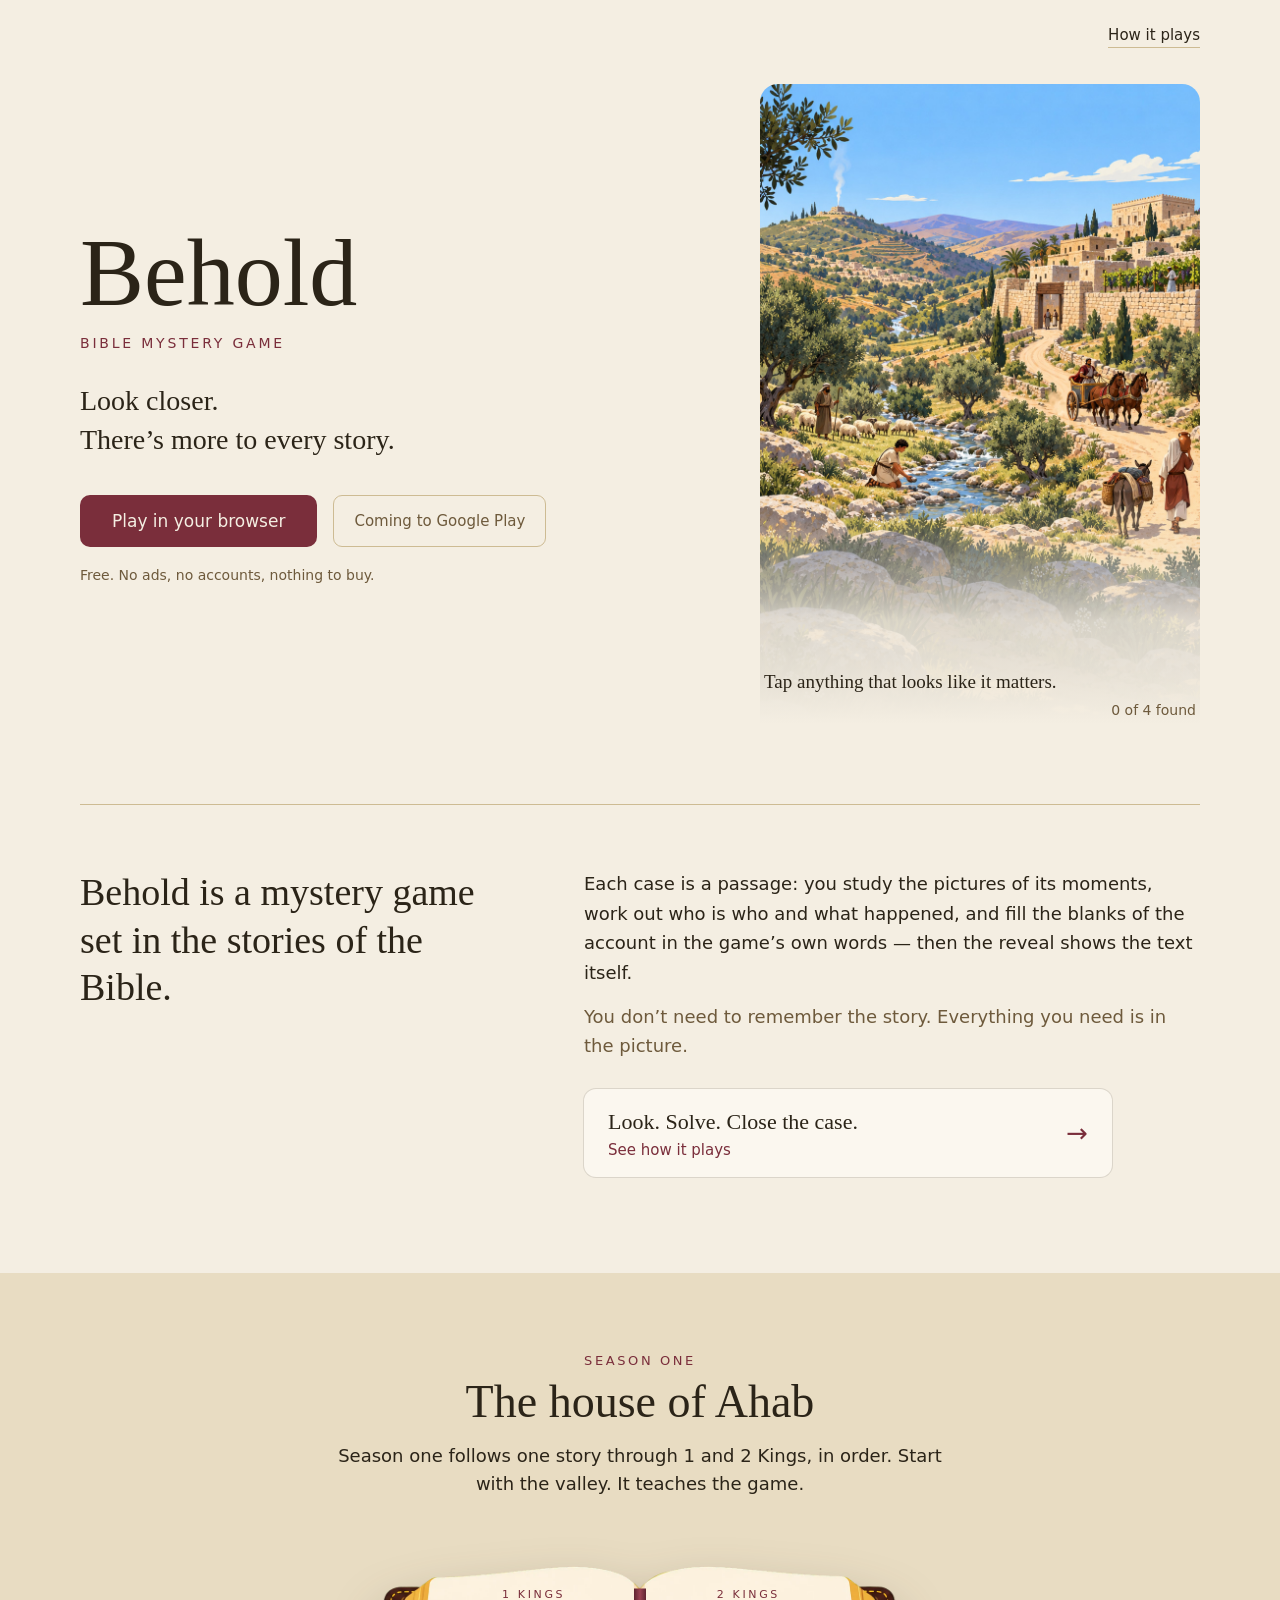
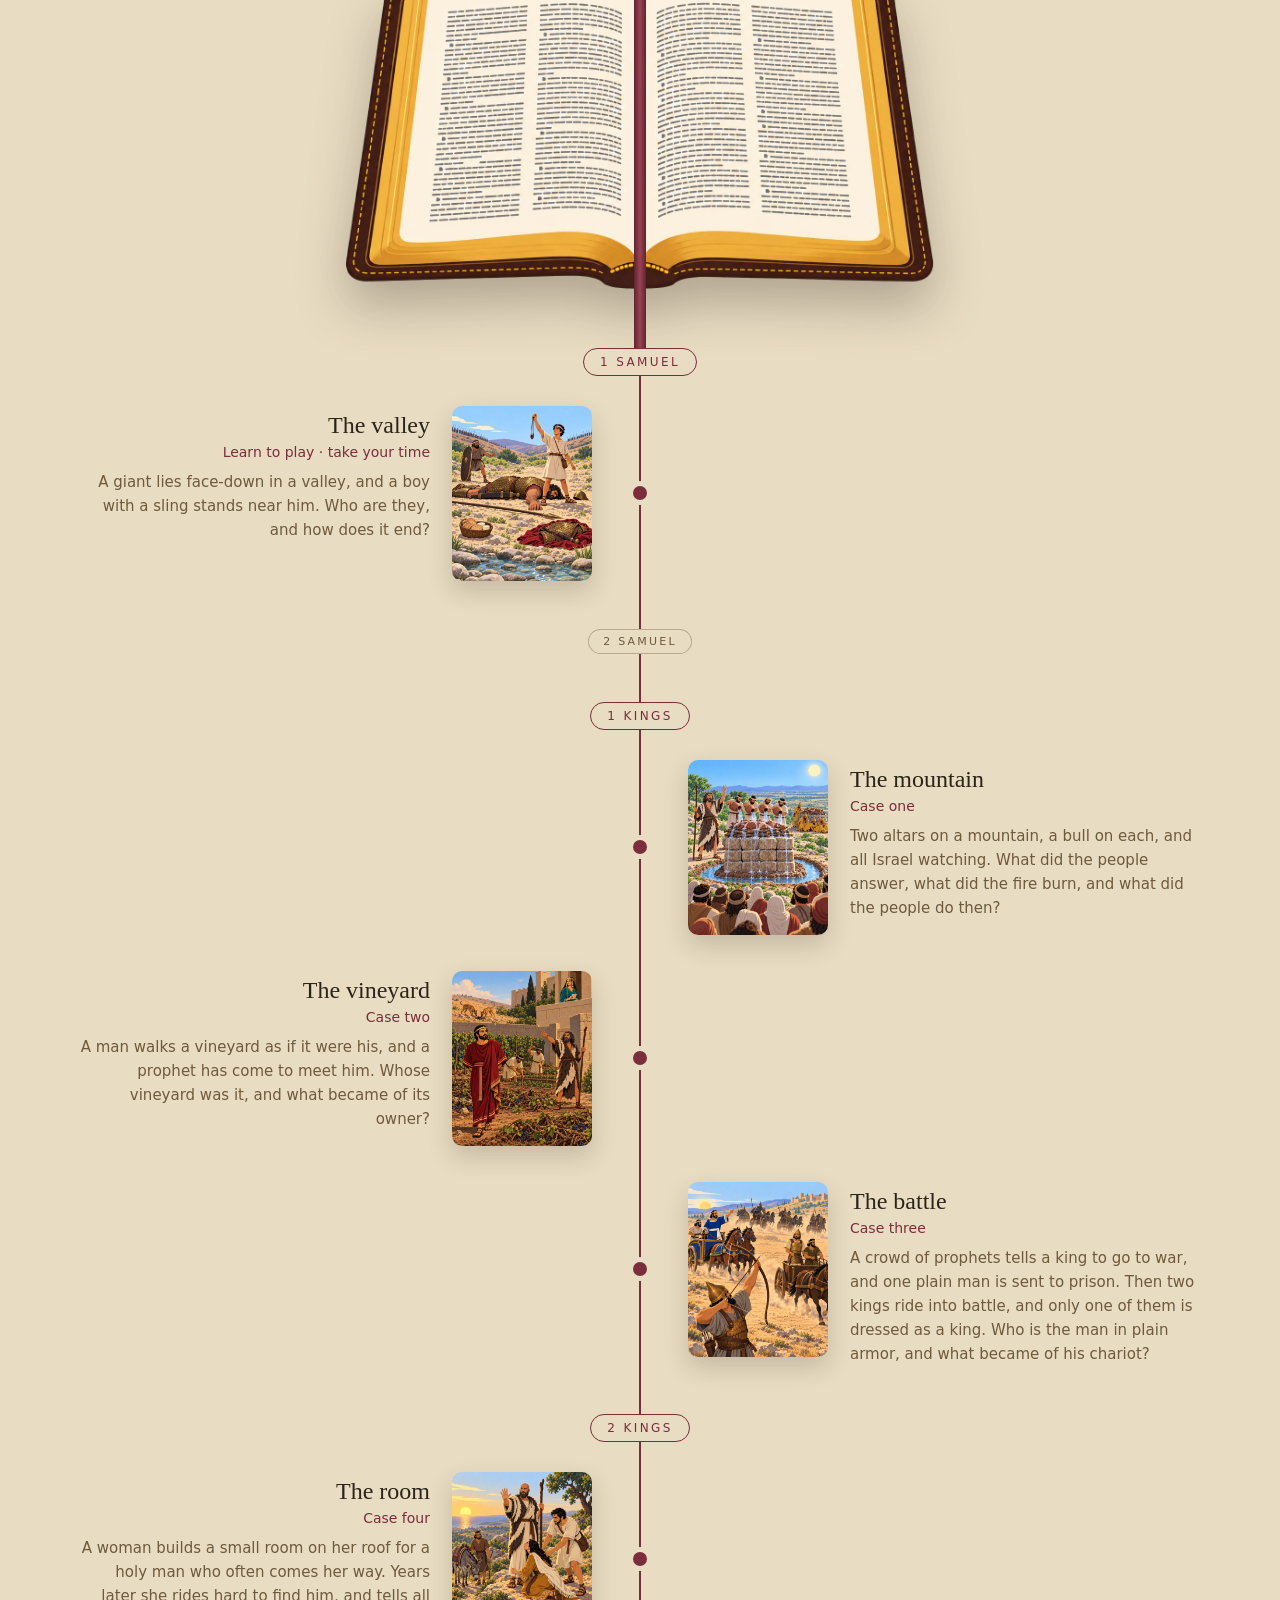
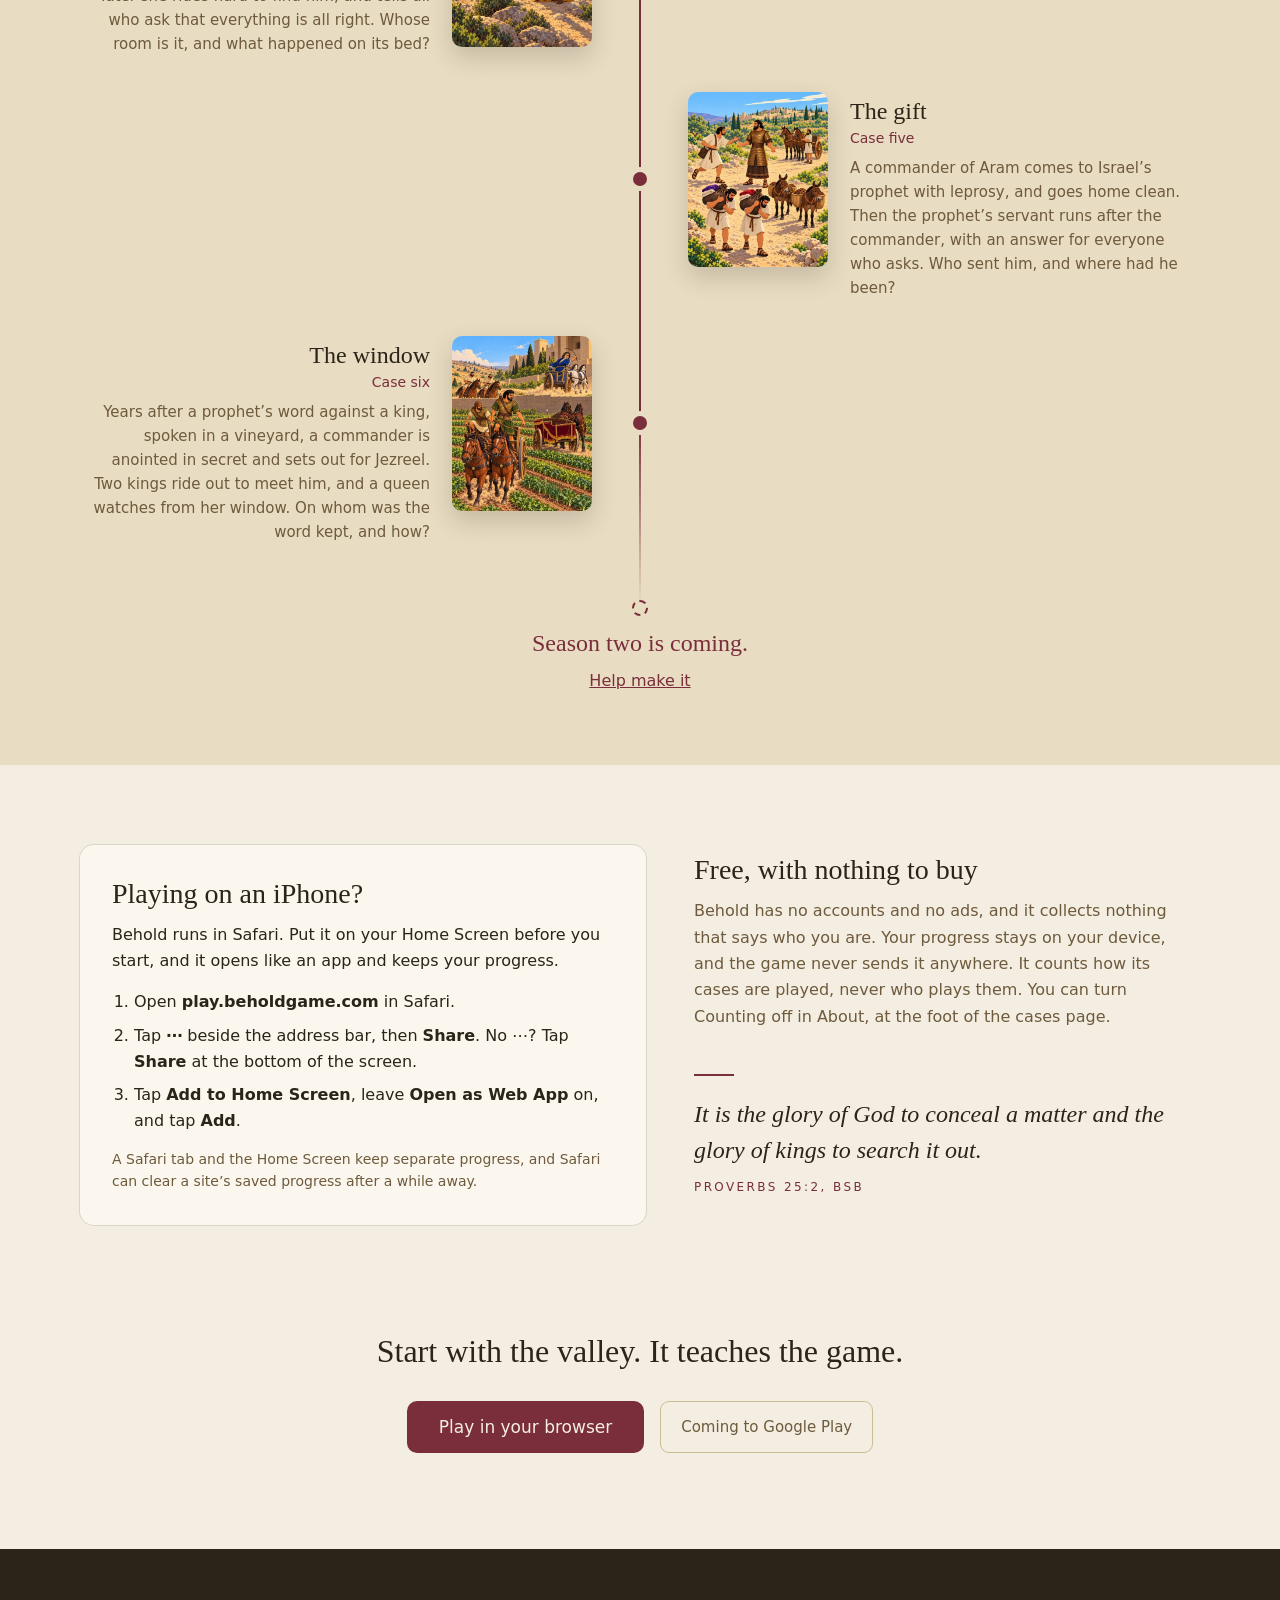
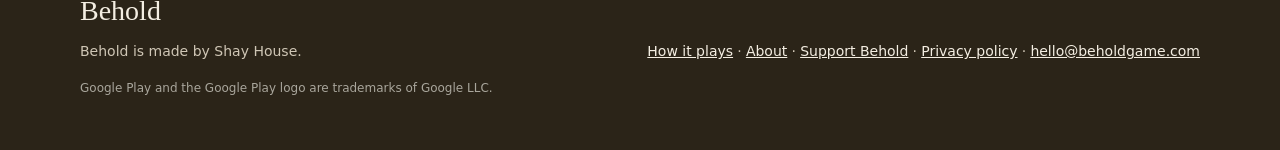
==== commit 4daf12c3: "Deploy garishay/behold@beb6bef8f3a85b3079f0b305848dfe8dc6f29bcc" ====
--- a/index.html
+++ b/index.html
@@ -23,7 +23,7 @@
 })()</script>
 <link rel="icon" href="icons/favicon-48.png?v=3595e1d1">
 <link rel="apple-touch-icon" href="icons/apple-touch-icon-180.png?v=2587e3fe">
-<link rel="stylesheet" href="site.css?v=58bd4bec">
+<link rel="stylesheet" href="site.css?v=2d30c235">
 <script src="look.js?v=3d7f189f" defer></script>
 <script src="fall.js?v=379d4487" defer></script>
 </head>
@@ -117,7 +117,7 @@
 </li>
 <li class="next"><span aria-hidden="true"></span><p>Season two is coming.</p></li>
 </ol>
-
+<p class="help"><a href="support/">Help make it</a></p>
 </section>
 <div class="pair">
 <section class="home-screen" id="iphone">
@@ -147,7 +147,7 @@
 <footer class="foot">
 <div>
 <div><p class="name">Behold</p><p>Behold is made by Shay House.</p></div>
-<div class="links"><ul><li><a href="how-it-plays/">How it plays</a></li><li><a href="about/">About</a></li></ul><ul><li><a href="https://play.beholdgame.com/privacy/">Privacy policy</a></li><li><a href="mailto:hello@beholdgame.com">hello@beholdgame.com</a></li></ul></div>
+<div class="links"><ul><li><a href="how-it-plays/">How it plays</a></li><li><a href="about/">About</a></li><li><a href="support/">Support Behold</a></li></ul><ul><li><a href="https://play.beholdgame.com/privacy/">Privacy policy</a></li><li><a href="mailto:hello@beholdgame.com">hello@beholdgame.com</a></li></ul></div>
 <p class="fine">Google Play and the Google Play logo are trademarks of Google LLC.</p>
 </div>
 </footer>
--- a/site.css
+++ b/site.css
@@ -582,9 +582,9 @@
 /* The season as you scroll (70e), once its script starts: the ribbon lies in the fold until the
    reading line passes its tail, then falls with the line to the thread; the thread draws down
    behind the line, its tip fading; and each book, case, and season two arrives as the line reaches
-   it, and Help make it with season two. The script sets the line's reach: --fall from the Bible's
-   top, --drawn from the thread's. Only an arrival fades in, so what the line has passed as the page
-   opens shows at once. */
+   it, and Help make it with season two, or sooner while it has the keyboard's focus. The script
+   sets the line's reach: --fall from the Bible's top, --drawn from the thread's. Only an arrival
+   fades in, so what the line has passed as the page opens shows at once. */
 .falls .bible::after {
   height: clamp(80.65%, calc(var(--fall, 0px) - 9.65%), calc(90.35% + var(--below)));
 }
@@ -606,7 +606,8 @@
 }
 
 .falls .timeline > .here,
-.falls .help.here {
+.falls .help.here,
+.falls .help:focus-within {
   opacity: 1;
   transform: none;
   transition:
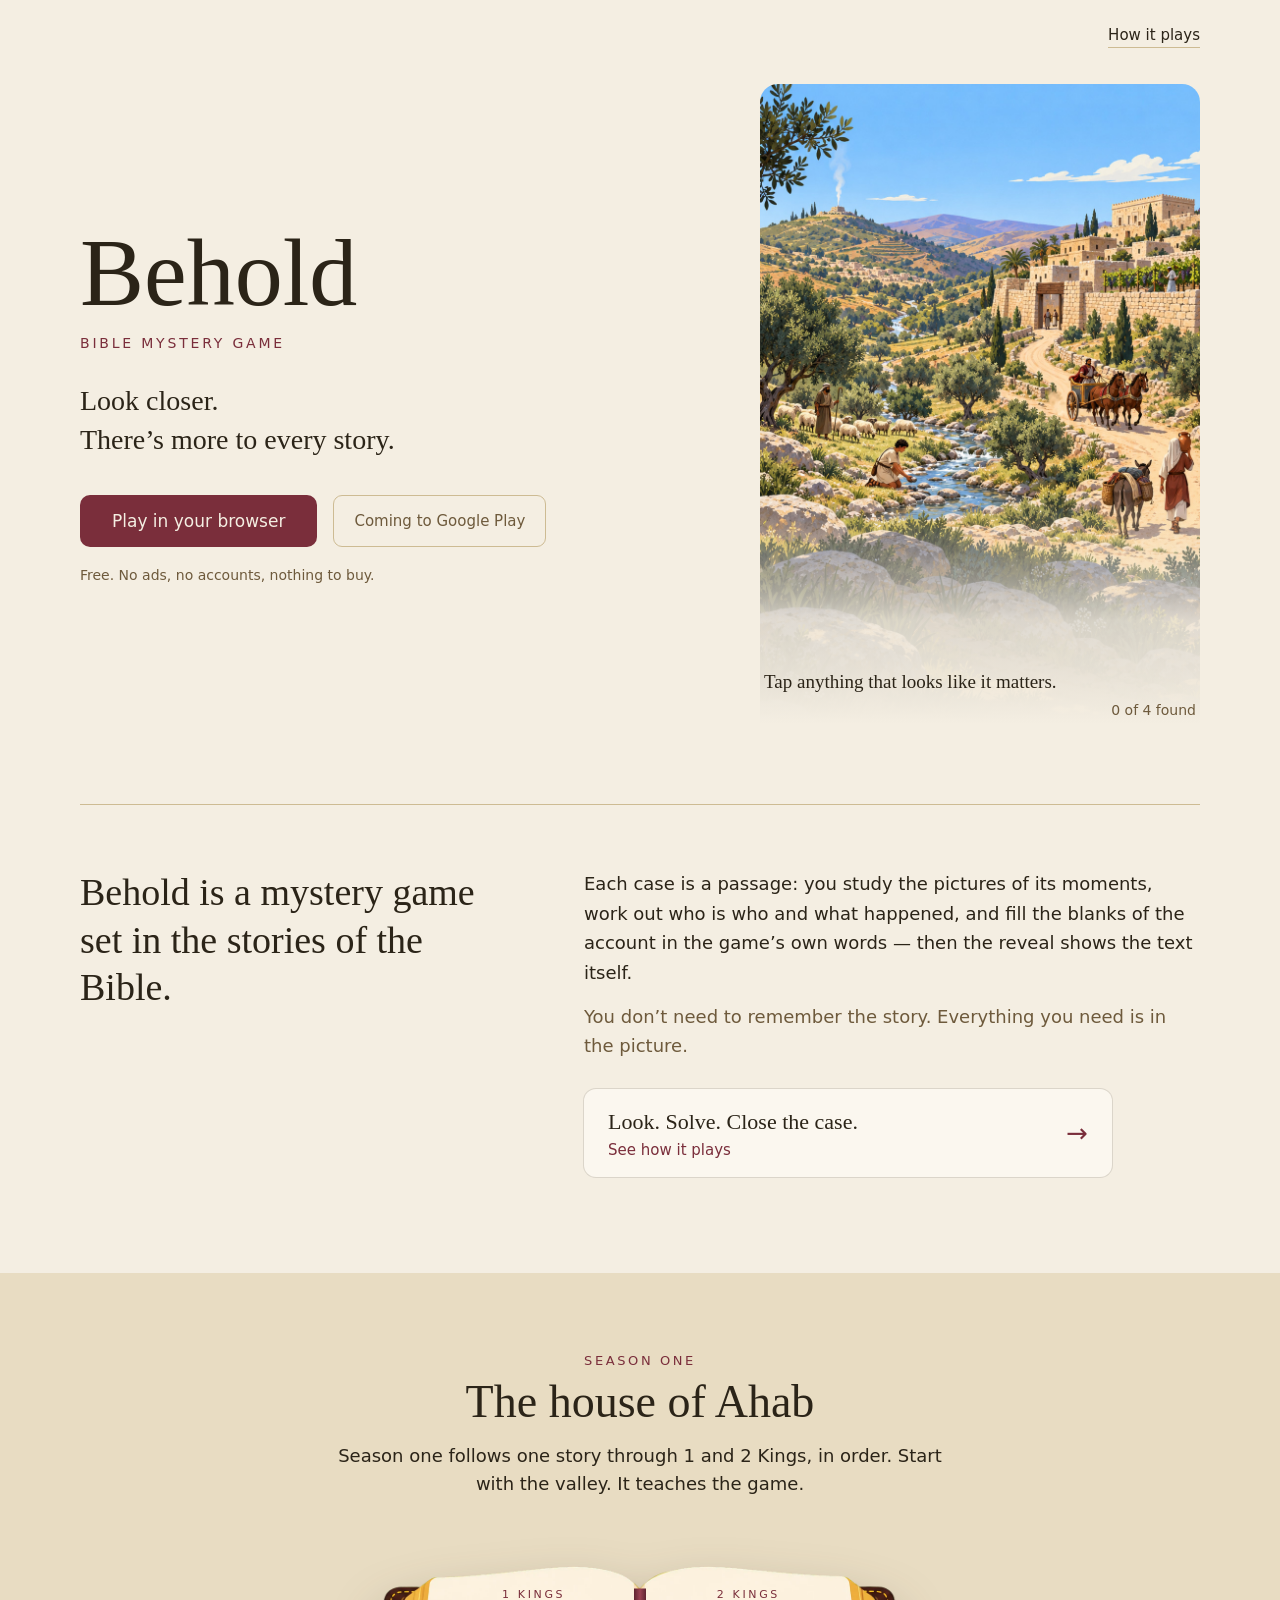
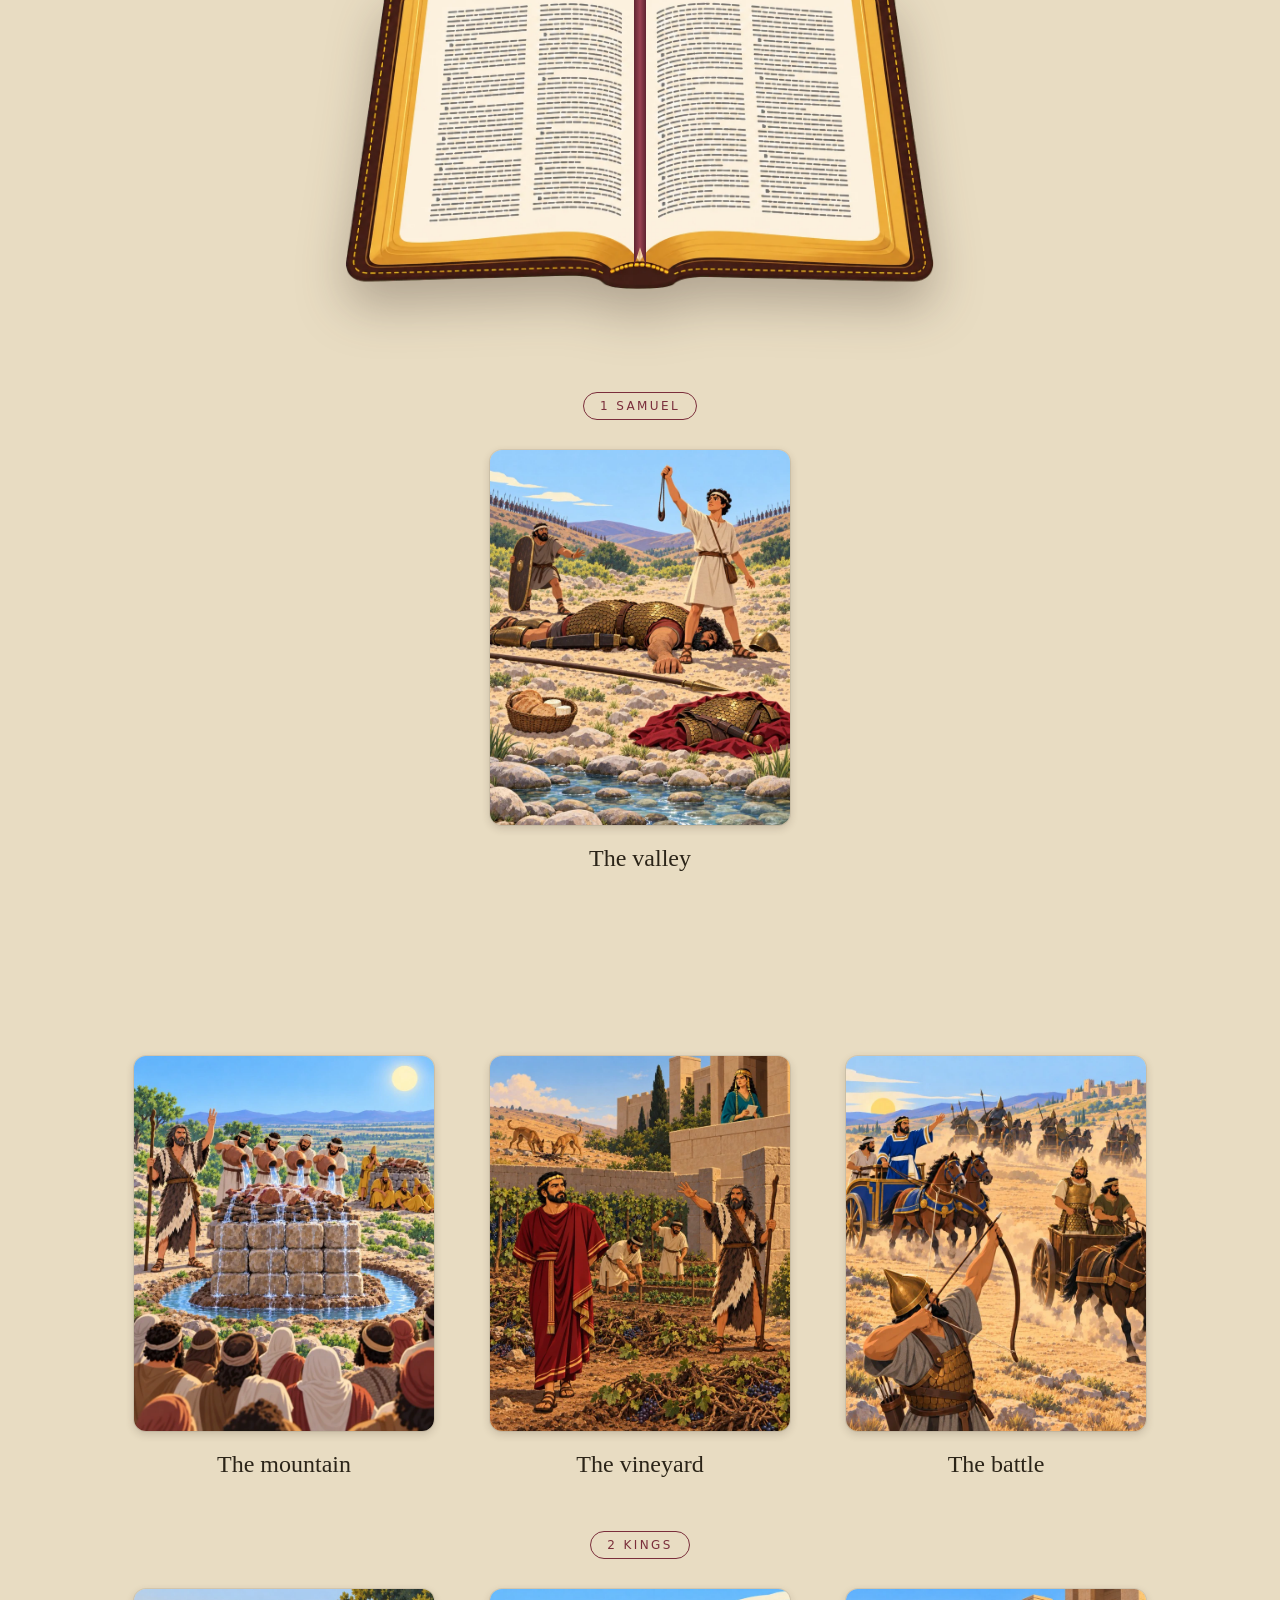
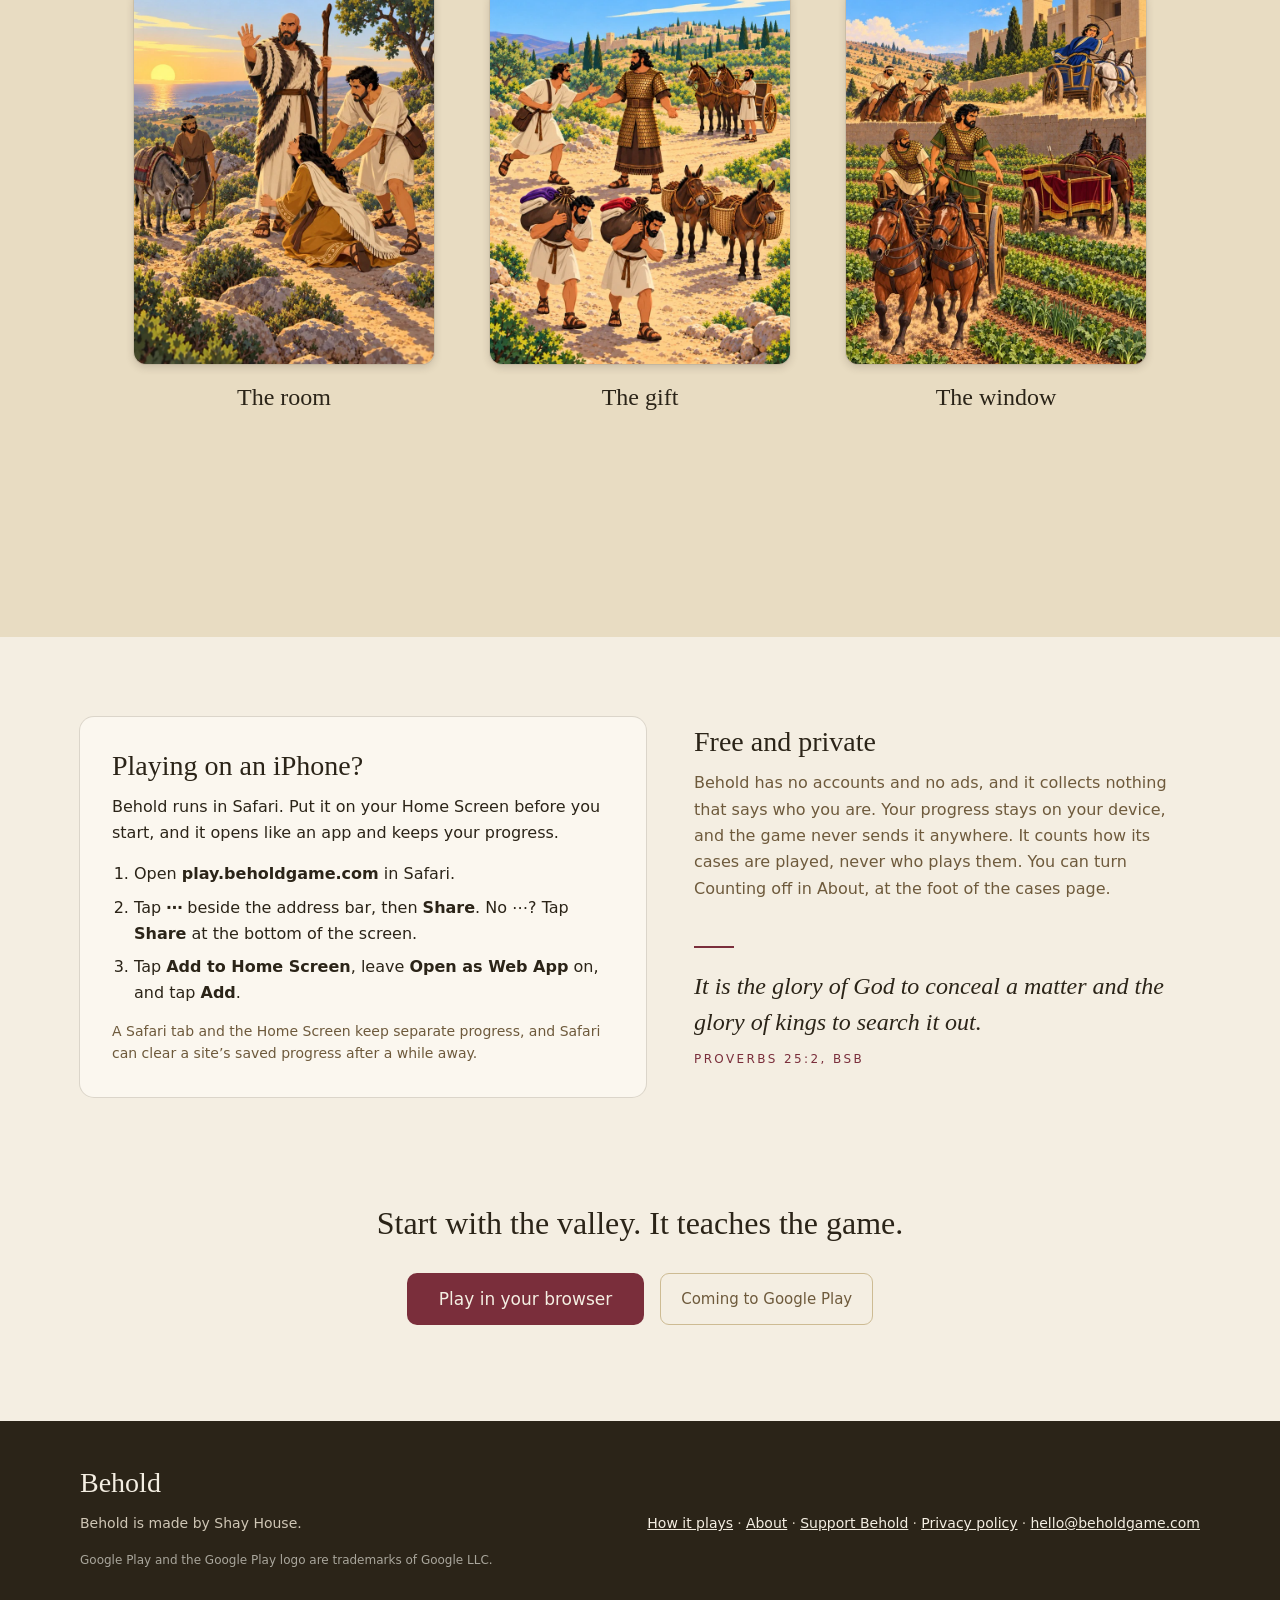
==== commit d74c1a3f: "Deploy garishay/behold@564a4ceaeec2de2c3a14709f891ba78736478bd3" ====
--- a/index.html
+++ b/index.html
@@ -23,9 +23,9 @@
 })()</script>
 <link rel="icon" href="icons/favicon-48.png?v=3595e1d1">
 <link rel="apple-touch-icon" href="icons/apple-touch-icon-180.png?v=2587e3fe">
-<link rel="stylesheet" href="site.css?v=2d30c235">
-<script src="look.js?v=3d7f189f" defer></script>
-<script src="fall.js?v=379d4487" defer></script>
+<link rel="stylesheet" href="site.css?v=1218f804">
+<script src="look.js?v=7da460b2" defer></script>
+<script src="fall.js?v=edd2ebed" defer></script>
 </head>
 <body>
 <nav class="beside"><a href="how-it-plays/">How it plays</a></nav>
@@ -64,56 +64,42 @@
 <ol class="timeline">
 <li class="book"><span>1 Samuel</span></li>
 <li class="case">
-<img src="img/case-valley.jpg?v=e1f6ad27" alt="The valley"
-  width="84" height="105" loading="lazy">
+<img src="img/case-valley-720.webp?v=8fd1c8aa" alt="The valley"
+  width="720" height="900" loading="lazy">
 <h3>The valley</h3>
-<p class="sub">Learn to play · take your time</p>
-<p class="brief">A giant lies face-down in a valley, and a boy with a sling stands near him. Who are they, and how does it end?</p>
 </li>
 <li class="book passed"><span>2 Samuel</span></li>
 <li class="book"><span>1 Kings</span></li>
 <li class="case">
-<img src="img/case-carmel.jpg?v=6c9619f2" alt="The mountain"
-  width="84" height="105" loading="lazy">
+<img src="img/case-carmel-720.webp?v=ce625d1a" alt="The mountain"
+  width="720" height="900" loading="lazy">
 <h3>The mountain</h3>
-<p class="sub">Case one</p>
-<p class="brief">Two altars on a mountain, a bull on each, and all Israel watching. What did the people answer, what did the fire burn, and what did the people do then?</p>
 </li>
 <li class="case">
-<img src="img/case-vineyard.jpg?v=7ab50f4d" alt="The vineyard"
-  width="84" height="105" loading="lazy">
+<img src="img/case-vineyard-720.webp?v=39663ae2" alt="The vineyard"
+  width="720" height="900" loading="lazy">
 <h3>The vineyard</h3>
-<p class="sub">Case two</p>
-<p class="brief">A man walks a vineyard as if it were his, and a prophet has come to meet him. Whose vineyard was it, and what became of its owner?</p>
 </li>
 <li class="case">
-<img src="img/case-micaiah.jpg?v=a83e81d4" alt="The battle"
-  width="84" height="105" loading="lazy">
+<img src="img/case-micaiah-720.webp?v=f5e21904" alt="The battle"
+  width="720" height="900" loading="lazy">
 <h3>The battle</h3>
-<p class="sub">Case three</p>
-<p class="brief">A crowd of prophets tells a king to go to war, and one plain man is sent to prison. Then two kings ride into battle, and only one of them is dressed as a king. Who is the man in plain armor, and what became of his chariot?</p>
 </li>
 <li class="book"><span>2 Kings</span></li>
 <li class="case">
-<img src="img/case-shunammite.jpg?v=6d80c108" alt="The room"
-  width="84" height="105" loading="lazy">
+<img src="img/case-shunammite-720.webp?v=d6c0430f" alt="The room"
+  width="720" height="900" loading="lazy">
 <h3>The room</h3>
-<p class="sub">Case four</p>
-<p class="brief">A woman builds a small room on her roof for a holy man who often comes her way. Years later she rides hard to find him, and tells all who ask that everything is all right. Whose room is it, and what happened on its bed?</p>
 </li>
 <li class="case">
-<img src="img/case-naaman.jpg?v=1345ddfb" alt="The gift"
-  width="84" height="105" loading="lazy">
+<img src="img/case-naaman-720.webp?v=30bb30ea" alt="The gift"
+  width="720" height="900" loading="lazy">
 <h3>The gift</h3>
-<p class="sub">Case five</p>
-<p class="brief">A commander of Aram comes to Israel’s prophet with leprosy, and goes home clean. Then the prophet’s servant runs after the commander, with an answer for everyone who asks. Who sent him, and where had he been?</p>
 </li>
 <li class="case">
-<img src="img/case-jehu.jpg?v=3a126e1e" alt="The window"
-  width="84" height="105" loading="lazy">
+<img src="img/case-jehu-720.webp?v=685acf87" alt="The window"
+  width="720" height="900" loading="lazy">
 <h3>The window</h3>
-<p class="sub">Case six</p>
-<p class="brief">Years after a prophet’s word against a king, spoken in a vineyard, a commander is anointed in secret and sets out for Jezreel. Two kings ride out to meet him, and a queen watches from her window. On whom was the word kept, and how?</p>
 </li>
 <li class="next"><span aria-hidden="true"></span><p>Season two is coming.</p></li>
 </ol>
@@ -128,7 +114,7 @@
 </section>
 <div>
 <section class="free">
-<h2>Free, with nothing to buy</h2>
+<h2>Free and private</h2>
 <p>Behold has no accounts and no ads, and it collects nothing that says who you are. Your progress stays on your device, and the game never sends it anywhere. It counts how its cases are played, never who plays them. You can turn Counting off in About, at the foot of the cases page.</p>
 </section>
 <figure class="epigraph">
--- a/site.css
+++ b/site.css
@@ -373,7 +373,11 @@
   color: var(--wine);
 }
 
+/* The season: one ribbon, the Bible's, runs down it at its own width and colours (70g). */
 .season {
+  --ribbon-size: 8px;
+  --notch: 13px;
+  --ribbon: linear-gradient(90deg, #5e2430 0%, #9a4252 50%, #5e2430 100%);
   padding: 48px 20px 40px;
   background: var(--papyrus);
   text-align: center;
@@ -393,17 +397,16 @@
 
 /* The open Bible over the timeline: its picture, with the two books' names and the ribbon laid over
    it where the picture's record places them (docs/bible.md): the names' centres 32.4% and 67.5%
-   across and 11.4% down, and the ribbon down the fold from 9.65%, past the picture's foot to meet
-   the thread. Its sizes are variables, so a computer's is one rule; a narrower column shrinks it. */
+   across and 11.4% down, and the ribbon down the fold from 9.65%, past the picture's foot to the
+   timeline, which runs it on. Its sizes are variables, so a computer's is one rule; a narrower
+   column shrinks it. */
 .bible {
   --wide: 329px;
   --gap-above: 34px;
   --shadow: 0 14px 15px rgb(58 43 37 / 0.3);
   --name-size: 9px;
   --name-space: 0.22em;
-  --ribbon-size: 8px;
-  --notch: 13px;
-  --below: 50px;
+  --below: 90px;
   position: relative;
   width: min(var(--wide), 100%);
   margin: var(--gap-above) auto 0;
@@ -442,28 +445,27 @@
   width: var(--ribbon-size);
   height: calc(90.35% + var(--below));
   margin-left: calc(var(--ribbon-size) / -2);
-  background: linear-gradient(90deg, #5e2430 0%, #9a4252 50%, #5e2430 100%);
-  clip-path: polygon(0 0, 100% 0, 100% 100%, 50% calc(100% - var(--notch)), 0 100%);
-}
-
-/* The timeline: a wine thread through the season, a pill for each book, the cases on it, and
-   season two at its end. */
+  background: var(--ribbon);
+}
+
+/* The timeline: the ribbon on from the Bible's run, behind a pill for each book and each case, to
+   its swallowtail 6 px above season two's ring. */
 .timeline {
   position: relative;
-  margin: 26px 0 0;
-  padding: 0 0 8px;
+  margin: 66px 0 0;
+  padding: 0;
   list-style: none;
 }
 
 .timeline::before {
   content: '';
   position: absolute;
-  top: 24px;
-  bottom: 50px;
+  top: 0;
+  bottom: 0;
   left: 50%;
-  width: 2px;
-  margin-left: -1px;
-  background: linear-gradient(180deg, var(--wine) 0%, var(--wine) 92%, rgb(122 46 59 / 0) 100%);
+  width: var(--ribbon-size);
+  margin-left: calc(var(--ribbon-size) / -2);
+  background: var(--ribbon);
 }
 
 .book {
@@ -475,6 +477,10 @@
 
 .book:first-child {
   margin-top: 44px;
+}
+
+.case + .book {
+  margin-top: 32px;
 }
 
 .book span {
@@ -496,65 +502,61 @@
   color: var(--ink-dim);
 }
 
+/* A case is its picture, on the ribbon, and its title under it on the band's own colour, so the
+   ribbon stops behind the words as it does behind the books' names. */
 .case {
   position: relative;
-  display: grid;
-  grid-template:
-    'picture title' auto
-    'picture sub' auto
-    'picture .' 1fr
-    'brief brief' auto / 84px 1fr;
-  column-gap: 12px;
-  margin-top: 22px;
-  padding: 14px;
-  border-radius: 14px;
-  background: var(--vellum);
-  box-shadow:
-    0 0 0 1px rgb(43 36 24 / 0.1),
-    0 8px 20px rgb(58 43 37 / 0.08);
-  text-align: left;
+  display: flex;
+  flex-direction: column;
+  align-items: center;
+  margin-top: 30px;
 }
 
 .book + .case {
   margin-top: 18px;
 }
 
+/* The picture's shadow ends 8 px under it, before the title, so the title's papyrus meets the
+   plain band. */
 .case img {
-  grid-area: picture;
-  width: 84px;
-  height: 105px;
-  border-radius: 8px;
-  object-fit: cover;
+  width: 240px;
+  max-width: 100%;
+  height: auto;
+  border-radius: 12px;
+  box-shadow:
+    0 0 0 1px rgb(43 36 24 / 0.08),
+    0 2px 6px rgb(58 43 37 / 0.2);
 }
 
 .case h3 {
-  grid-area: title;
-  margin: 2px 0 0;
-  font-size: 19px;
+  margin: 12px 0 0;
+  padding: 4px 12px;
+  background: var(--papyrus);
+  font-size: 21px;
   line-height: 1.25;
 }
 
-.case .sub {
-  grid-area: sub;
-  margin: 2px 0 0;
-  font-size: 13px;
-  color: var(--wine);
-}
-
-.case .brief {
-  grid-area: brief;
-  margin: 10px 0 0;
-  font-size: 14px;
-  line-height: 1.5;
-  color: var(--ink-dim);
-}
-
+/* Season two: its papyrus ends the ribbon 6 px above its ring, and cuts the swallowtail there. */
 .next {
   position: relative;
   display: flex;
   flex-direction: column;
   align-items: center;
   margin-top: 34px;
+  padding: 6px 0 8px;
+  background: var(--papyrus);
+}
+
+.next::before {
+  content: '';
+  position: absolute;
+  bottom: 100%;
+  left: 50%;
+  width: var(--ribbon-size);
+  height: var(--notch);
+  margin-left: calc(var(--ribbon-size) / -2);
+  background: var(--papyrus);
+  clip-path: polygon(50% 0, 100% 100%, 0 100%);
 }
 
 .next span {
@@ -579,30 +581,26 @@
   line-height: 1.5;
 }
 
-/* The season as you scroll (70e), once its script starts: the ribbon lies in the fold until the
-   reading line passes its tail, then falls with the line to the thread; the thread draws down
-   behind the line, its tip fading; and each book, case, and season two arrives as the line reaches
-   it, and Help make it with season two, or sooner while it has the keyboard's focus. The script
-   sets the line's reach: --fall from the Bible's top, --drawn from the thread's. Only an arrival
-   fades in, so what the line has passed as the page opens shows at once. */
+/* The season as you scroll (70e, 70g), once its script starts. The ribbon is the Bible's alone: it
+   lies in the fold until the reading line passes its tail, then unrolls with the line, both ways,
+   its swallowtail at the line, until it rests 6 px above season two's ring. Each book, case, and
+   season two shows while the line is past its top, and Help make it with season two, or while it
+   has the keyboard's focus. The script sets the line's reach from the Bible's top, --fall, and the
+   ribbon's length at rest from the fold, --rest. A stop rises and falls only once the season rolls,
+   so what the line has passed as the page opens shows at once, and the rest hides at once. */
 .falls .bible::after {
-  height: clamp(80.65%, calc(var(--fall, 0px) - 9.65%), calc(90.35% + var(--below)));
+  height: clamp(80.65%, calc(var(--fall) - 9.65%), var(--rest));
+  clip-path: polygon(0 0, 100% 0, 100% 100%, 50% calc(100% - var(--notch)), 0 100%);
 }
 
 .falls .timeline::before {
-  --tip: linear-gradient(
-    180deg,
-    #000 calc(var(--drawn, 0px) - 80px),
-    transparent var(--drawn, 0px)
-  );
-  -webkit-mask-image: var(--tip);
-  mask-image: var(--tip);
+  content: none;
 }
 
 .falls .timeline > li,
 .falls .help {
   opacity: 0;
-  transform: translateY(8px);
+  transform: translateY(20px);
 }
 
 .falls .timeline > .here,
@@ -610,9 +608,13 @@
 .falls .help:focus-within {
   opacity: 1;
   transform: none;
+}
+
+.rolls .timeline > li,
+.rolls .help {
   transition:
-    opacity 0.4s ease-out,
-    transform 0.4s ease-out;
+    opacity 0.5s ease-out,
+    transform 0.5s ease-out;
 }
 
 .home-screen {
@@ -837,16 +839,21 @@
   margin: 26px 0 0;
 }
 
+/* The six and the room keep one row at any phone's width: each takes a seventh of the row less its
+   six gaps, up to 44 × 55, its size from 384 px wide. */
+.six img,
+.six span {
+  width: min(44px, calc((100% - 36px) / 7));
+  height: auto;
+  aspect-ratio: 4 / 5;
+}
+
 .six img {
-  width: 44px;
-  height: 55px;
   border-radius: 6px;
   box-shadow: 0 4px 10px rgb(58 43 37 / 0.18);
 }
 
 .six span {
-  width: 44px;
-  height: 55px;
   box-sizing: border-box;
   border: 1.5px dashed var(--wine);
   border-radius: 6px;
@@ -1210,6 +1217,8 @@
   }
 
   .season {
+    --ribbon-size: 12px;
+    --notch: 19px;
     padding: 80px var(--gutter) 72px;
   }
 
@@ -1235,20 +1244,24 @@
     --shadow: 0 24px 25px rgb(58 43 37 / 0.32);
     --name-size: 11px;
     --name-space: 0.24em;
-    --ribbon-size: 12px;
-    --notch: 19px;
-    --below: 68px;
-  }
-
+    --below: 120px;
+  }
+
+  /* Each book's cases in one row under it, 56 px apart, shrinking with the column: the valley
+     alone in the middle of its row. A row's margins don't collapse, so the first book's 48 px
+     comes under this 44, to sit 92 px under the picture, as the design sets it. */
   .timeline {
+    display: flex;
+    flex-wrap: wrap;
+    justify-content: center;
+    column-gap: 56px;
     max-width: 1120px;
-    margin: 40px auto 0;
-  }
-
-  .timeline::before {
-    top: 26px;
-    bottom: 60px;
-    background: linear-gradient(180deg, var(--wine) 0%, var(--wine) 90%, rgb(122 46 59 / 0) 100%);
+    margin: 44px auto 0;
+  }
+
+  .book,
+  .next {
+    flex: 0 0 100%;
   }
 
   .timeline .book {
@@ -1265,74 +1278,41 @@
     font-size: 11px;
   }
 
-  /* The cases alternate on either side of the thread, each picture toward it, with a dot. */
-  .case {
-    grid-template:
-      'picture title' auto
-      'picture sub' auto
-      'picture brief' 1fr / 140px 1fr;
-    column-gap: 22px;
-    width: calc(50% - 48px);
-    margin: 36px 0 0 auto;
-    padding: 0;
-    background: none;
-    box-shadow: none;
-  }
-
-  .case:nth-child(odd of .case) {
-    grid-template:
-      'title picture' auto
-      'sub picture' auto
-      'brief picture' 1fr / 1fr 140px;
-    margin-left: 0;
-    text-align: right;
-  }
-
+  /* Each case takes a third of the row less its two 56 px gaps, up to 300 px, so a book's three
+     shrink with the column together; a row breaks by its cases' widths before any of them shrinks,
+     so 300 px each would put the third on a row of its own below 1100 px (#203's review). */
+  .case,
   .book + .case {
+    flex: 0 1 calc((100% - 112px) / 3);
+    max-width: 300px;
+    min-width: 0;
     margin-top: 30px;
   }
 
   .case img {
-    width: 140px;
-    height: 175px;
-    border-radius: 10px;
-    box-shadow: 0 10px 24px rgb(58 43 37 / 0.2);
+    width: 100%;
+    box-shadow:
+      0 0 0 1px rgb(43 36 24 / 0.08),
+      0 3px 8px rgb(58 43 37 / 0.2);
   }
 
   .case h3 {
-    margin-top: 4px;
+    margin-top: 14px;
+    padding: 4px 14px;
     font-size: 24px;
   }
 
-  .case .sub {
-    margin-top: 4px;
-    font-size: 14px;
-  }
-
-  .case .brief {
-    font-size: 15px;
-    line-height: 1.6;
-  }
-
-  .case::after {
-    content: '';
-    position: absolute;
-    top: 80px;
-    left: -55px;
-    width: 14px;
-    height: 14px;
-    border-radius: 50%;
-    background: var(--wine);
-    box-shadow: 0 0 0 5px var(--papyrus);
-  }
-
-  .case:nth-child(odd of .case)::after {
-    left: auto;
-    right: -55px;
+  /* A row's cases arrive left to right, a tenth of a second apart. */
+  .case + .case.here {
+    transition-delay: 0.1s;
+  }
+
+  .case + .case + .case.here {
+    transition-delay: 0.2s;
   }
 
   .next {
-    margin-top: 56px;
+    margin-top: 50px;
   }
 
   .next span {
@@ -1577,7 +1557,10 @@
     font-size: 18px;
   }
 
+  /* The lines under the button take the story's measure (70g). */
   .give p {
+    max-width: 600px;
+    margin: 12px auto 0;
     font-size: 14px;
   }
 
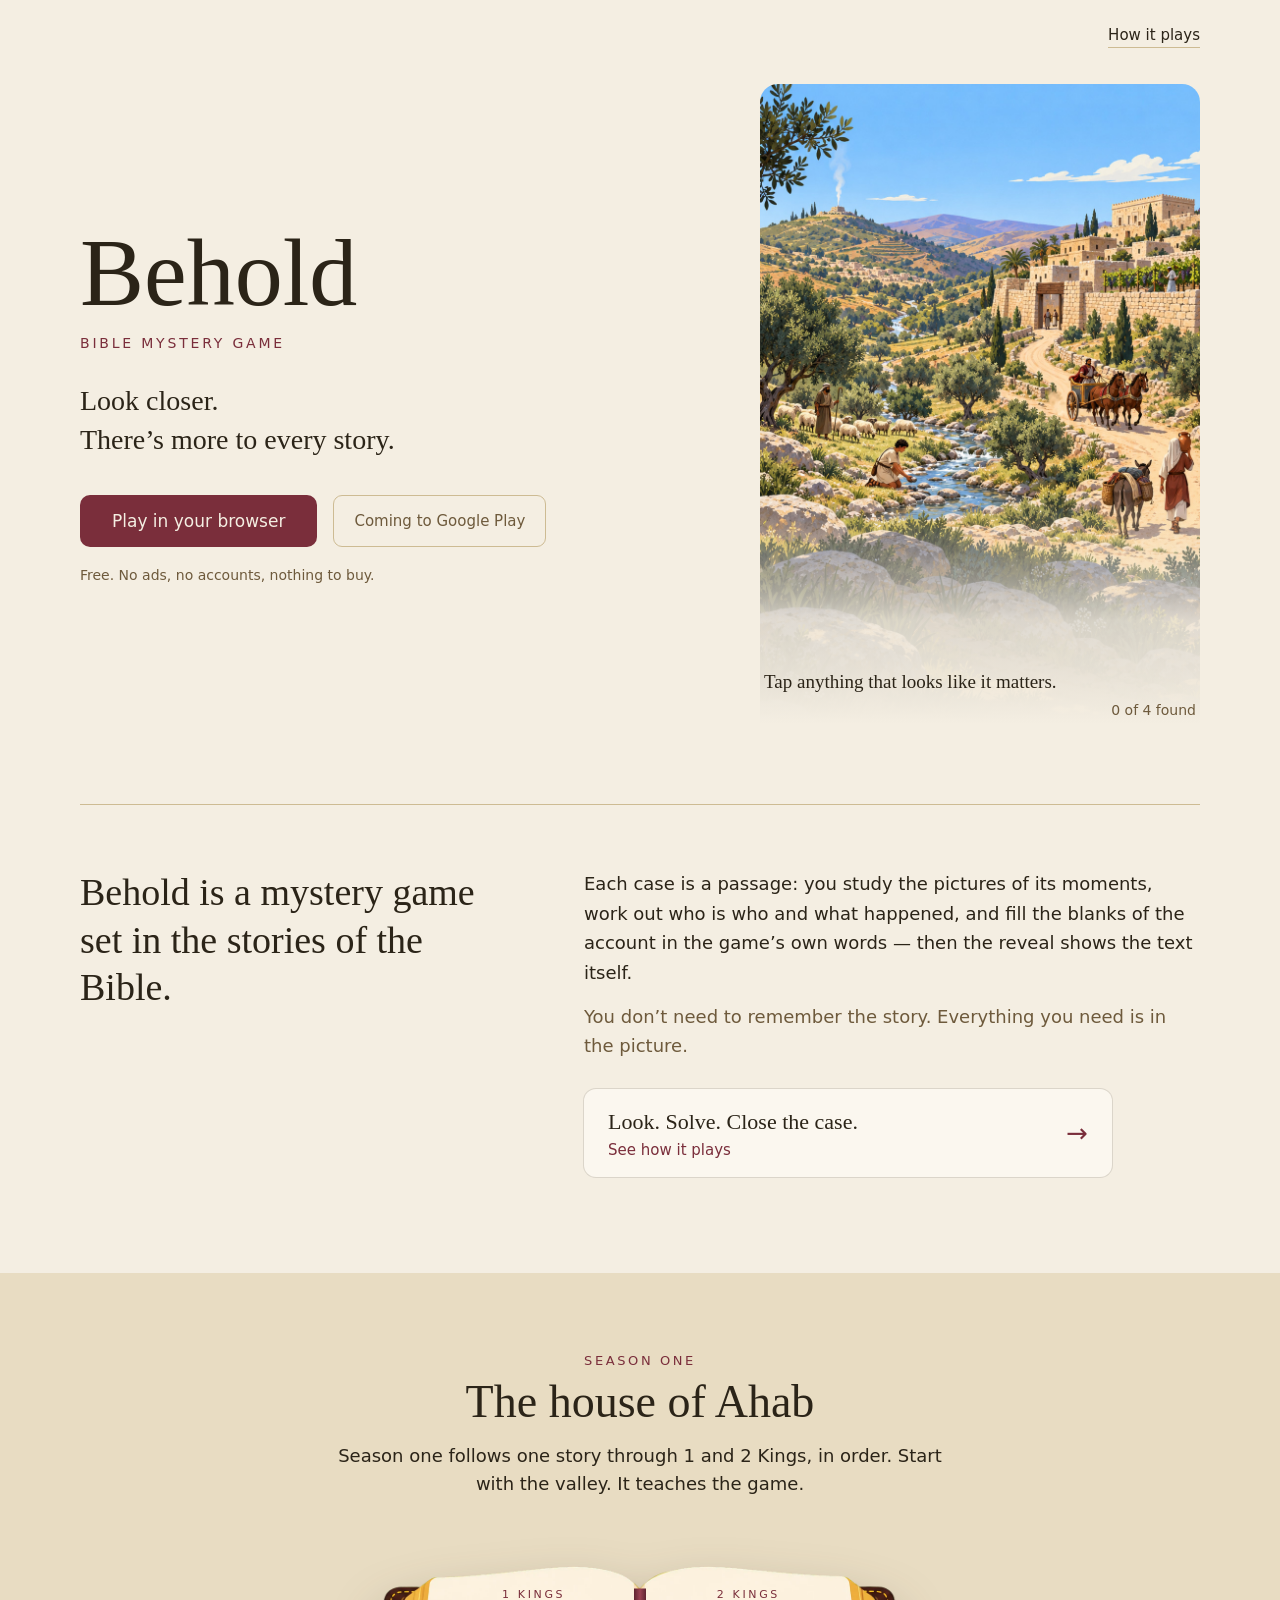
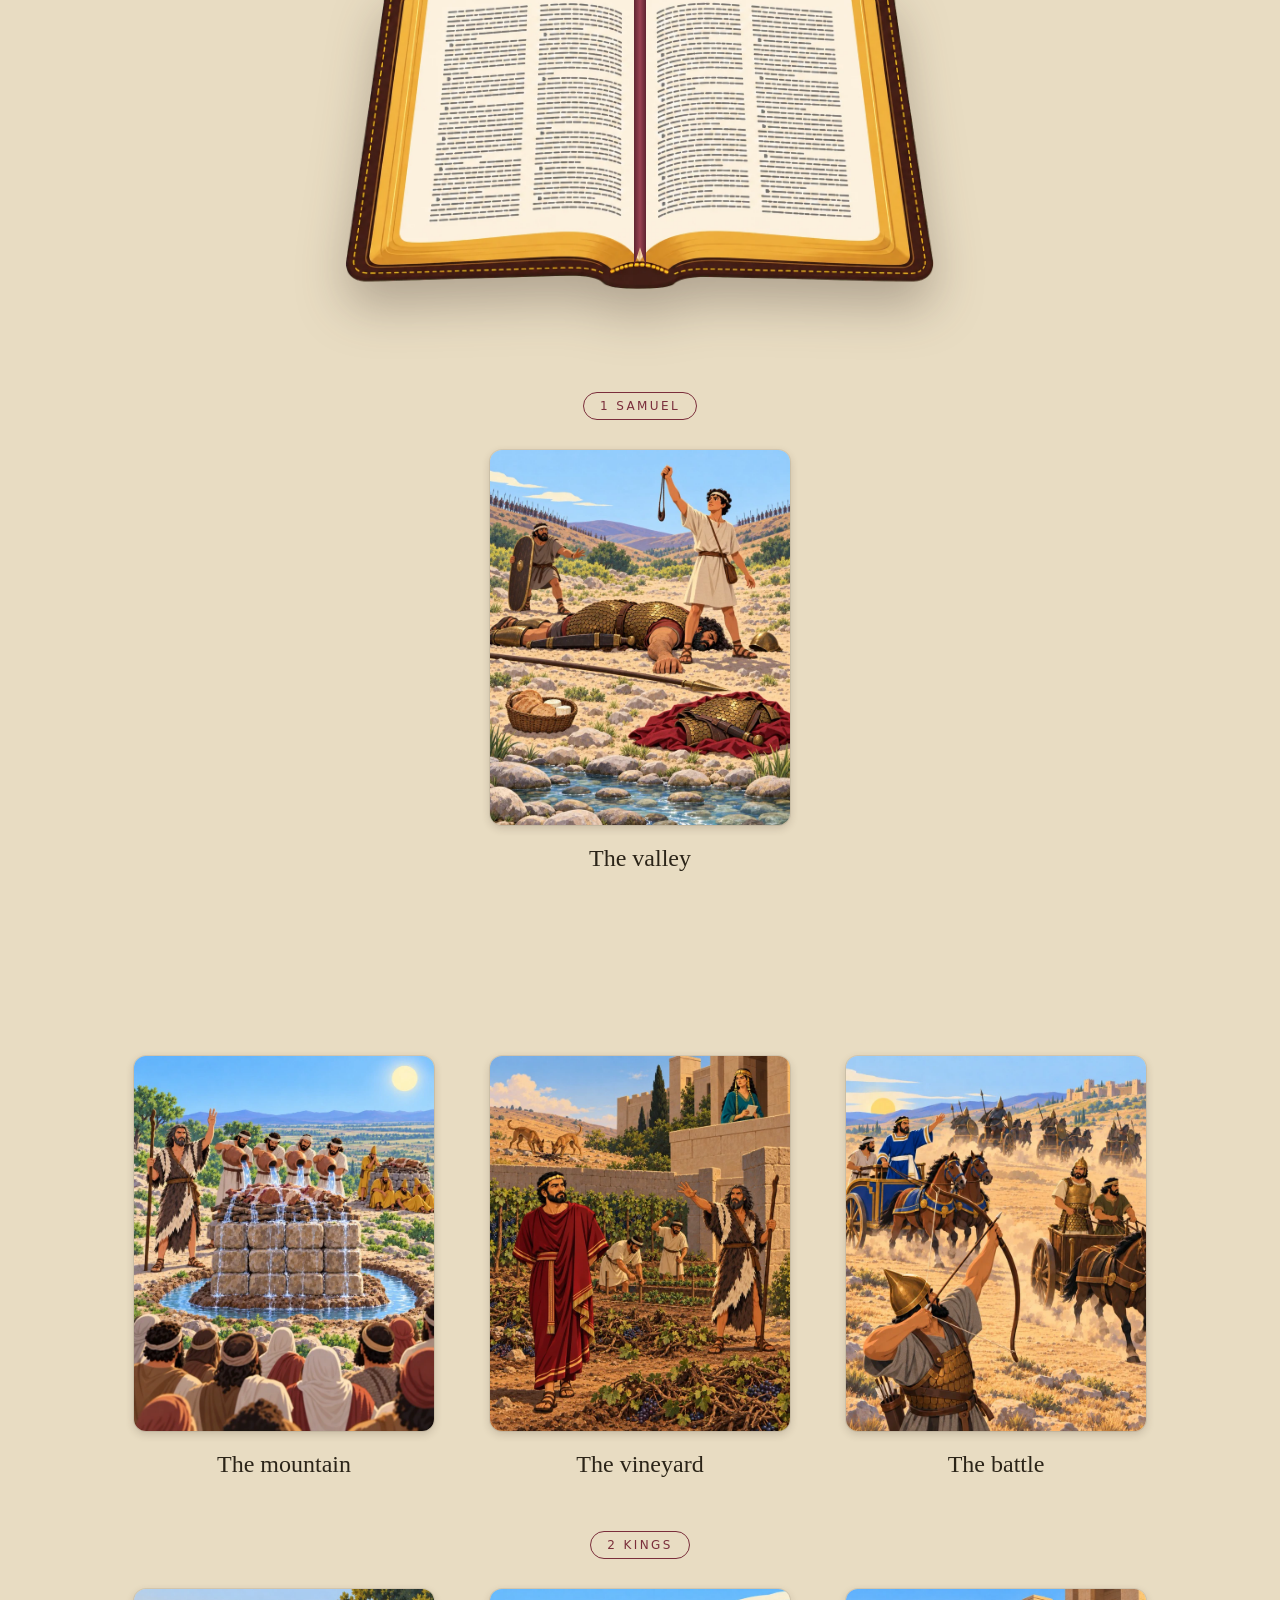
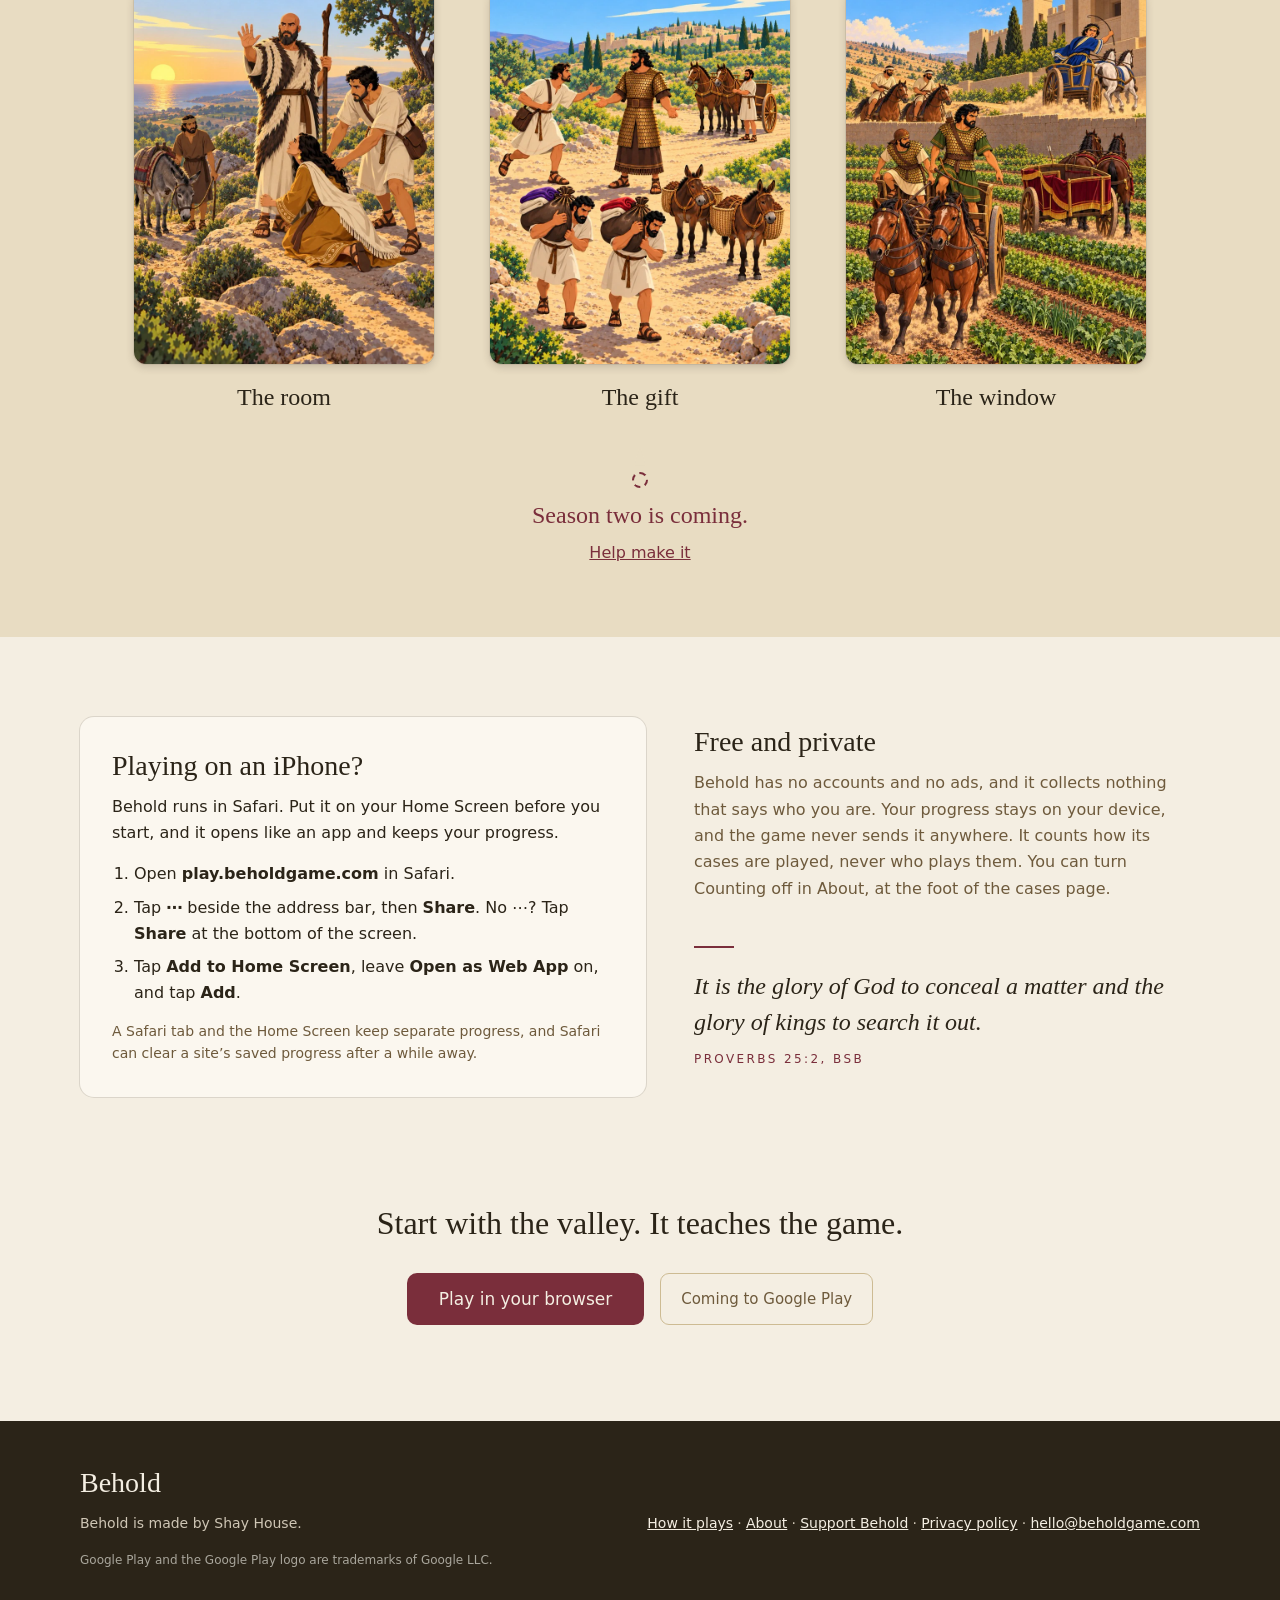
==== commit e9192dbf: "Deploy garishay/behold@4e9356df7daeb2140682be11702c17cdeba48c32" ====
--- a/index.html
+++ b/index.html
@@ -23,7 +23,7 @@
 })()</script>
 <link rel="icon" href="icons/favicon-48.png?v=3595e1d1">
 <link rel="apple-touch-icon" href="icons/apple-touch-icon-180.png?v=2587e3fe">
-<link rel="stylesheet" href="site.css?v=1218f804">
+<link rel="stylesheet" href="site.css?v=f3413c42">
 <script src="look.js?v=7da460b2" defer></script>
 <script src="fall.js?v=edd2ebed" defer></script>
 </head>
--- a/site.css
+++ b/site.css
@@ -883,9 +883,36 @@
   color: var(--ink-dim);
 }
 
-/* Who makes it and what giving does: the first line 32 px under what's above, the rest 12 apart. */
+/* The ways to give (#191): the monthly gift's button, the same size as the one-time link's and
+   outlined in wine, 10 px under it, each the card's width. */
+.ways {
+  display: flex;
+  flex-direction: column;
+  gap: 10px;
+}
+
+.give .monthly {
+  box-sizing: border-box;
+  border: 1.5px solid var(--wine);
+  background: none;
+  color: var(--wine);
+}
+
+/* The link to Stripe's portal, last, at the lines' size, its tap target 44 px tall. */
+.give .stop {
+  margin-top: 2px;
+}
+
+.give .stop a {
+  display: inline-flex;
+  align-items: center;
+  min-height: 44px;
+}
+
+/* Who makes it and what giving does: the first line 32 px under what's above, the rest 12 apart.
+   The 20 px is padding, so the first line's 12 adds to it, where a margin took it in (#191). */
 .story {
-  margin-top: 20px;
+  padding-top: 20px;
   font-size: 16px;
   line-height: 1.6;
 }
@@ -1542,7 +1569,8 @@
     font-size: 14px;
   }
 
-  /* On a computer the button stands alone under the row, its own width. */
+  /* On a computer the buttons stand under the row, each its own width, side by side 12 px apart,
+     and wrap where the column is narrow (#191). */
   .give {
     margin-top: 36px;
     padding: 0;
@@ -1550,8 +1578,13 @@
     box-shadow: none;
   }
 
+  .ways {
+    flex-flow: row wrap;
+    justify-content: center;
+    gap: 12px;
+  }
+
   .give .button {
-    display: inline-flex;
     min-height: 56px;
     padding: 0 48px;
     font-size: 18px;
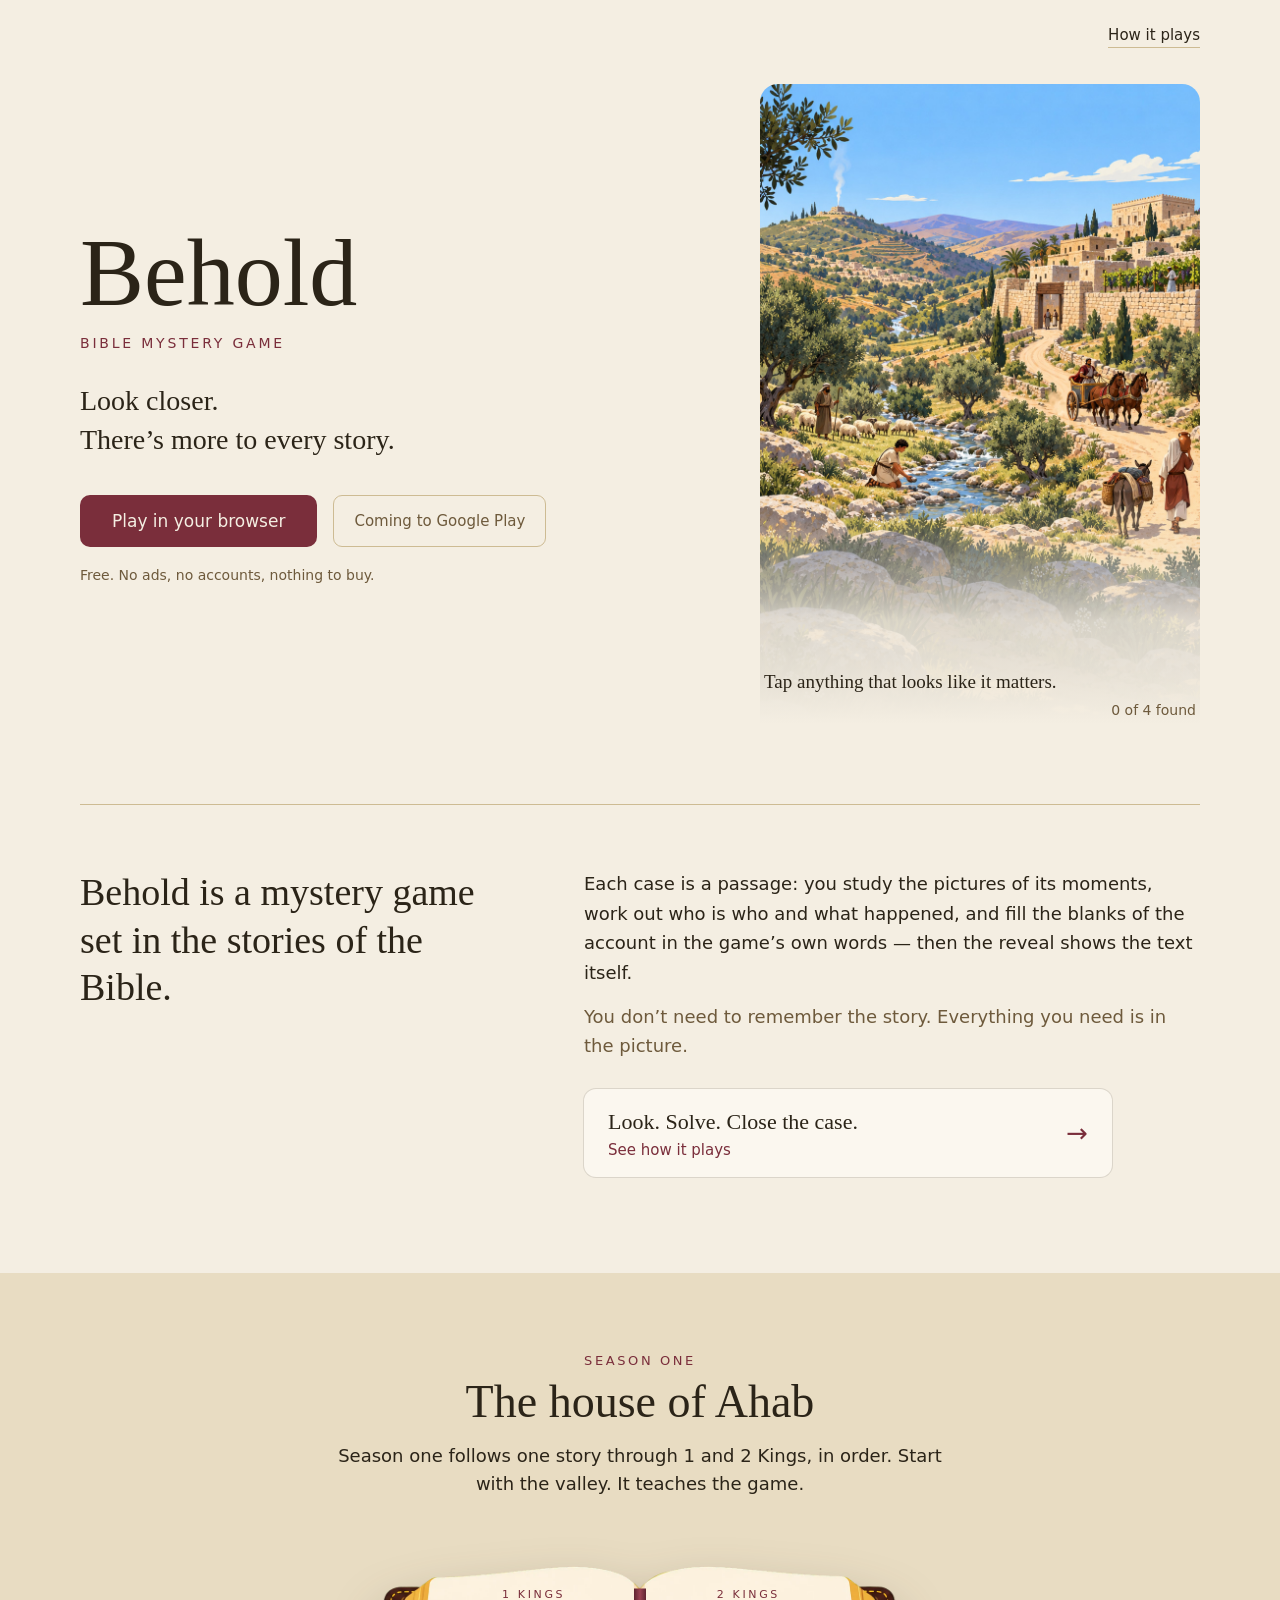
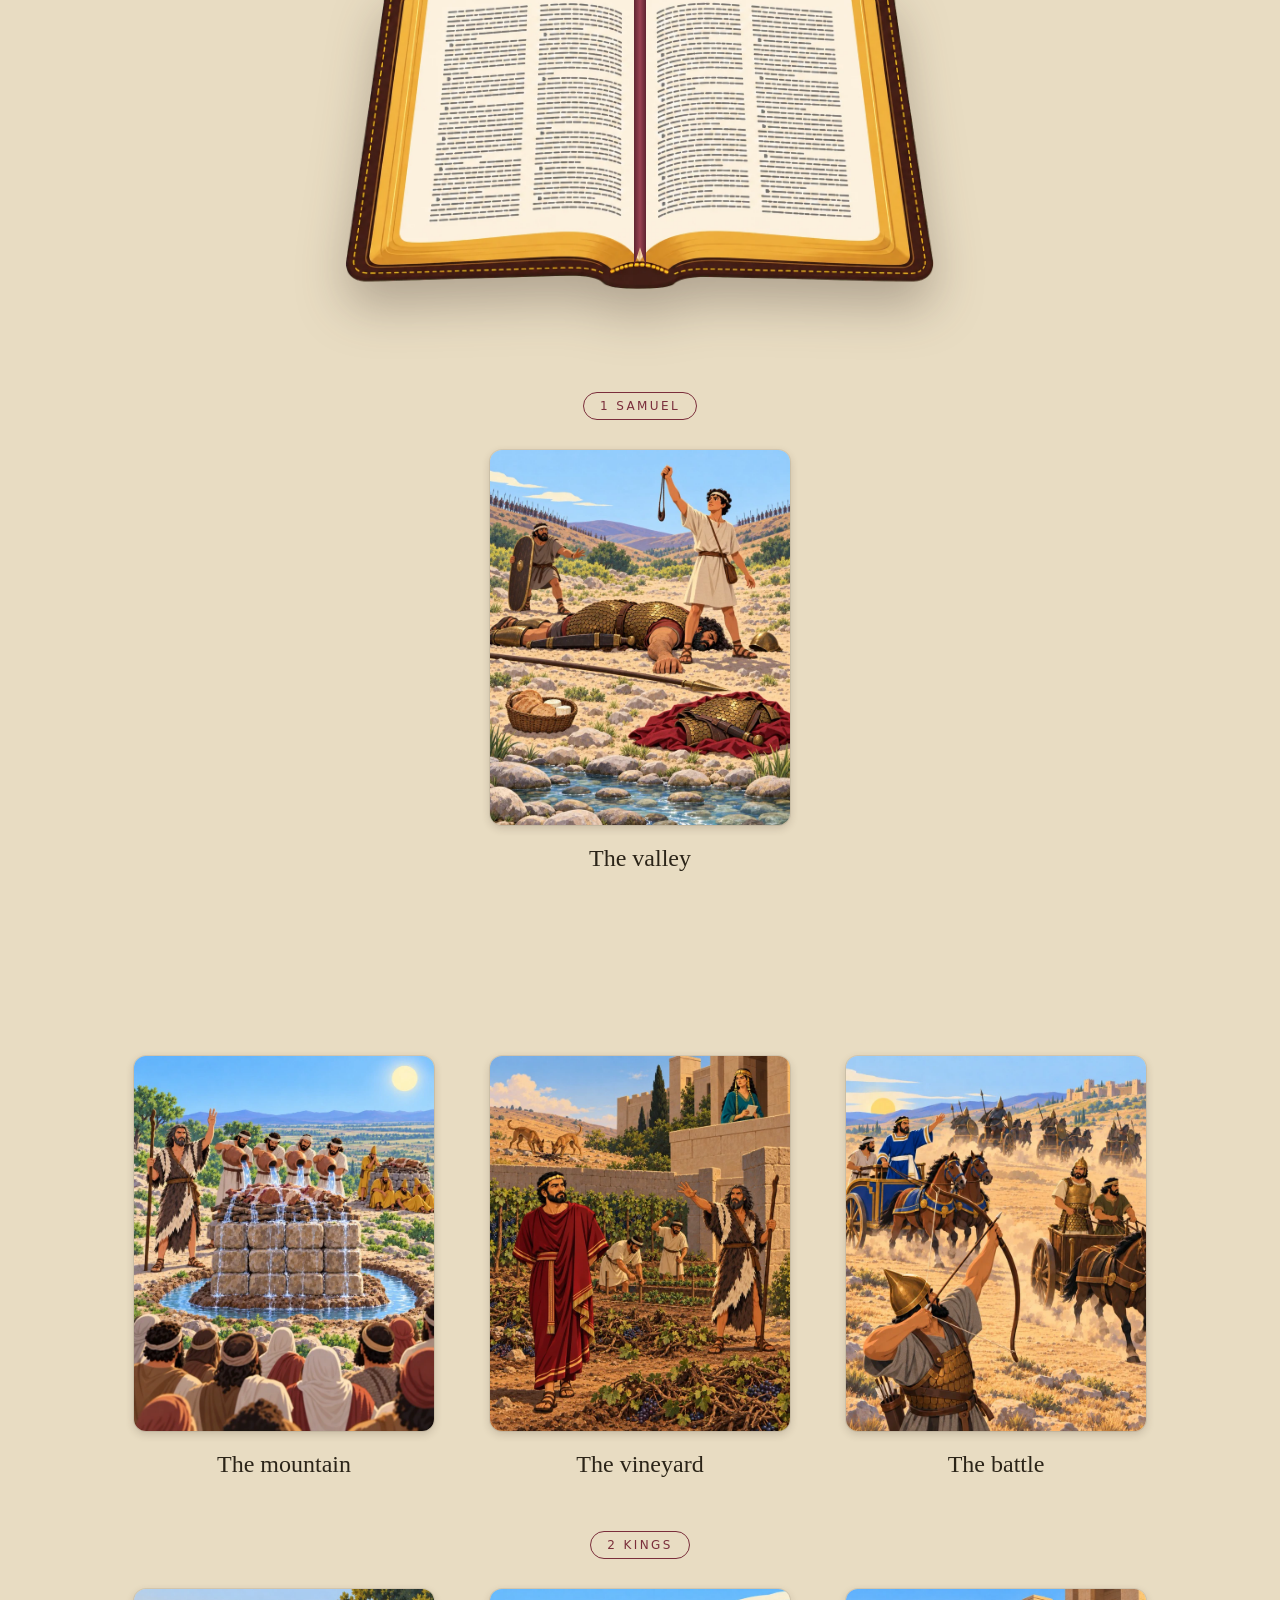
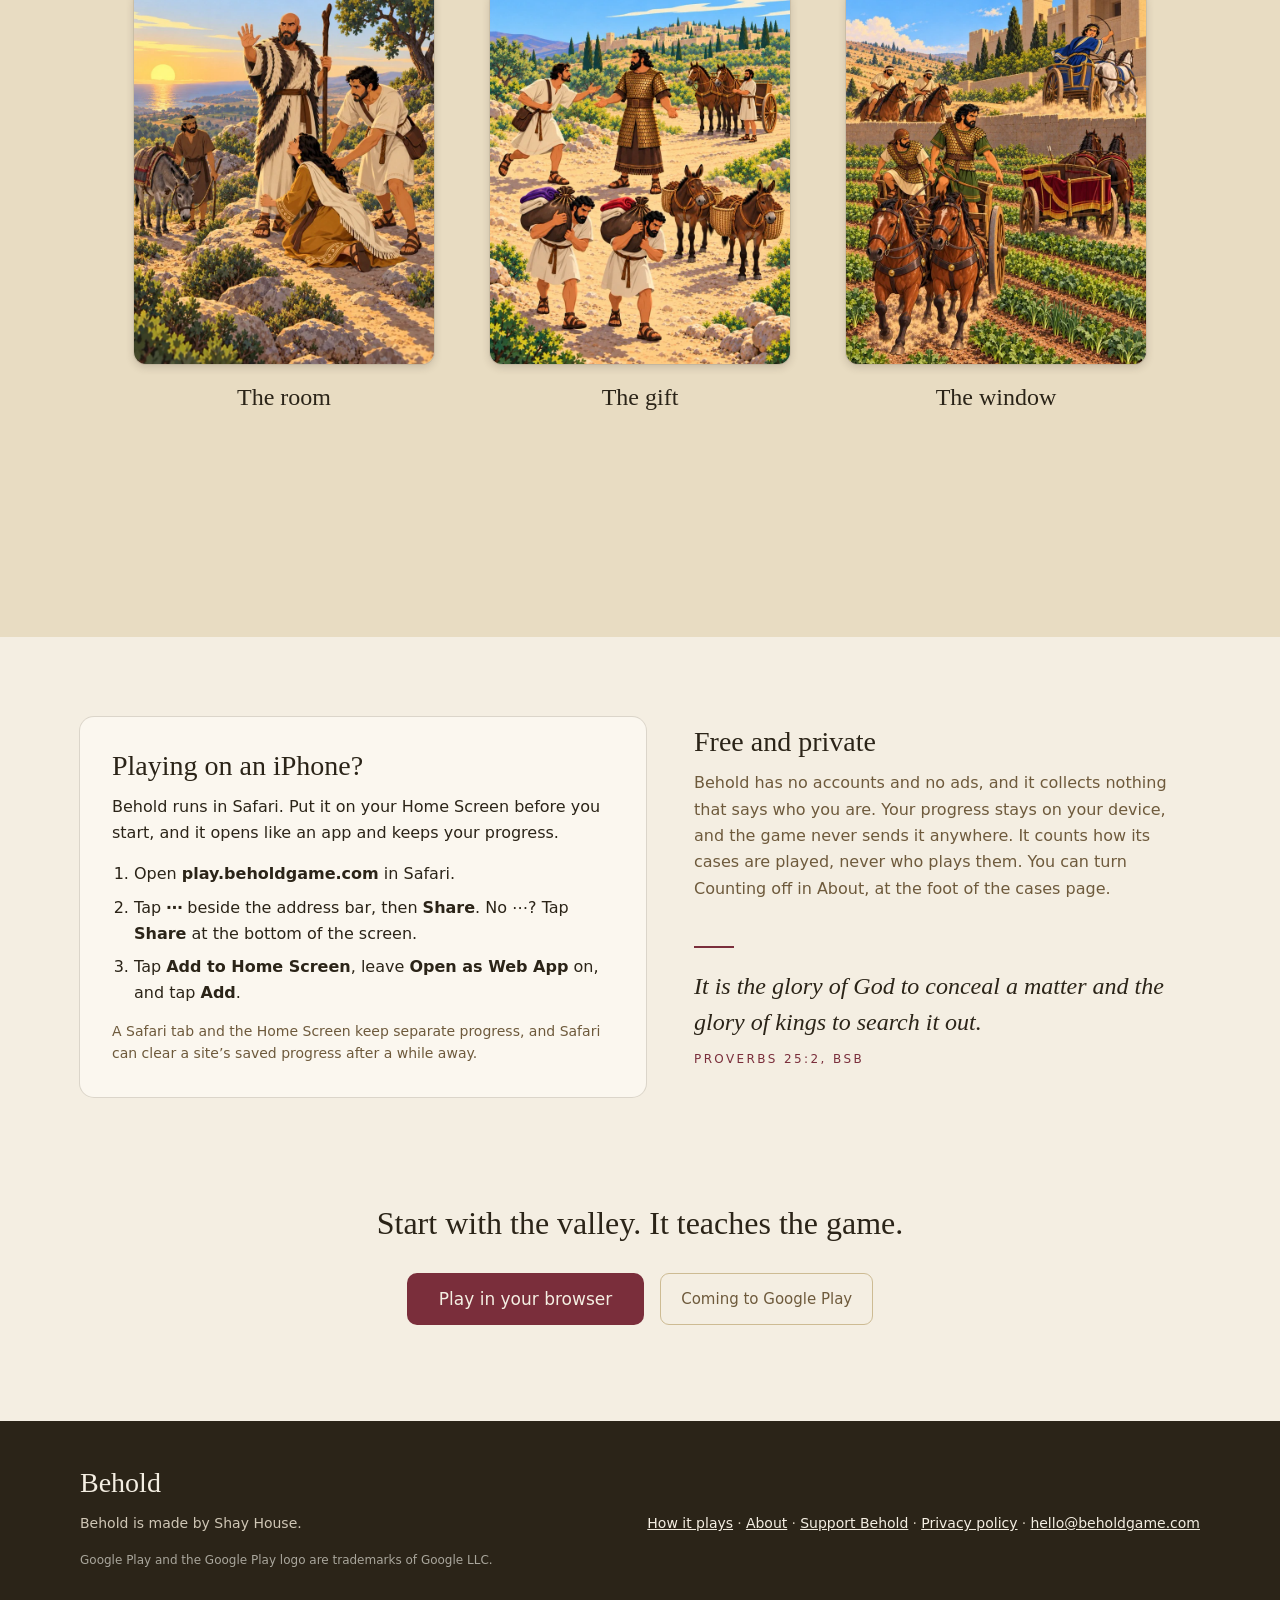
==== commit 407edbd0: "Deploy garishay/behold@309872c36c940c83b936a4ba48bd5152201083d9" ====
--- a/index.html
+++ b/index.html
@@ -21,6 +21,40 @@
       ? 'iphone'
       : 'computer'
 })()</script>
+<script>((page, service) => {
+  if (
+    ('globalPrivacyControl' in navigator && navigator.globalPrivacyControl === true) ||
+    navigator.doNotTrack === '1'
+  )
+    return
+  const device = document.documentElement.dataset.device
+  let from = ''
+  try {
+    from = new URL(document.referrer).hostname.toLowerCase().replace(/^www\./, '')
+  } catch {
+    // No site told: an address typed, a bookmark, or a link from a site that keeps its name back.
+  }
+  if (!/^[a-z\d.-]{0,40}$/.test(from)) from = 'other'
+  let shown = document.hidden ? -1 : performance.now()
+  let counted = false
+  document.addEventListener('visibilitychange', () => {
+    if (!document.hidden && shown < 0) shown = performance.now()
+    if (!document.hidden || counted || shown < 0) return
+    counted = true
+    // Under 10 or 30 seconds, or 1, 2, or 5 minutes, or longer.
+    const under = [10e3, 30e3, 60e3, 120e3, 300e3].findIndex((ms) => performance.now() - shown < ms)
+    const stay = ['<10s', '<30s', '<1m', '<2m', '<5m'][under] ?? '5m+'
+    navigator.sendBeacon(
+      `${service}/count`,
+      JSON.stringify([
+        ['view', page, device, 1],
+        ['from', page, from, 1],
+        ['stay', page, stay, 1],
+        ['where', page, '', 1],
+      ]),
+    )
+  })
+})("home", "https://behold-counts.garishay.workers.dev")</script>
 <link rel="icon" href="icons/favicon-48.png?v=3595e1d1">
 <link rel="apple-touch-icon" href="icons/apple-touch-icon-180.png?v=2587e3fe">
 <link rel="stylesheet" href="site.css?v=f3413c42">
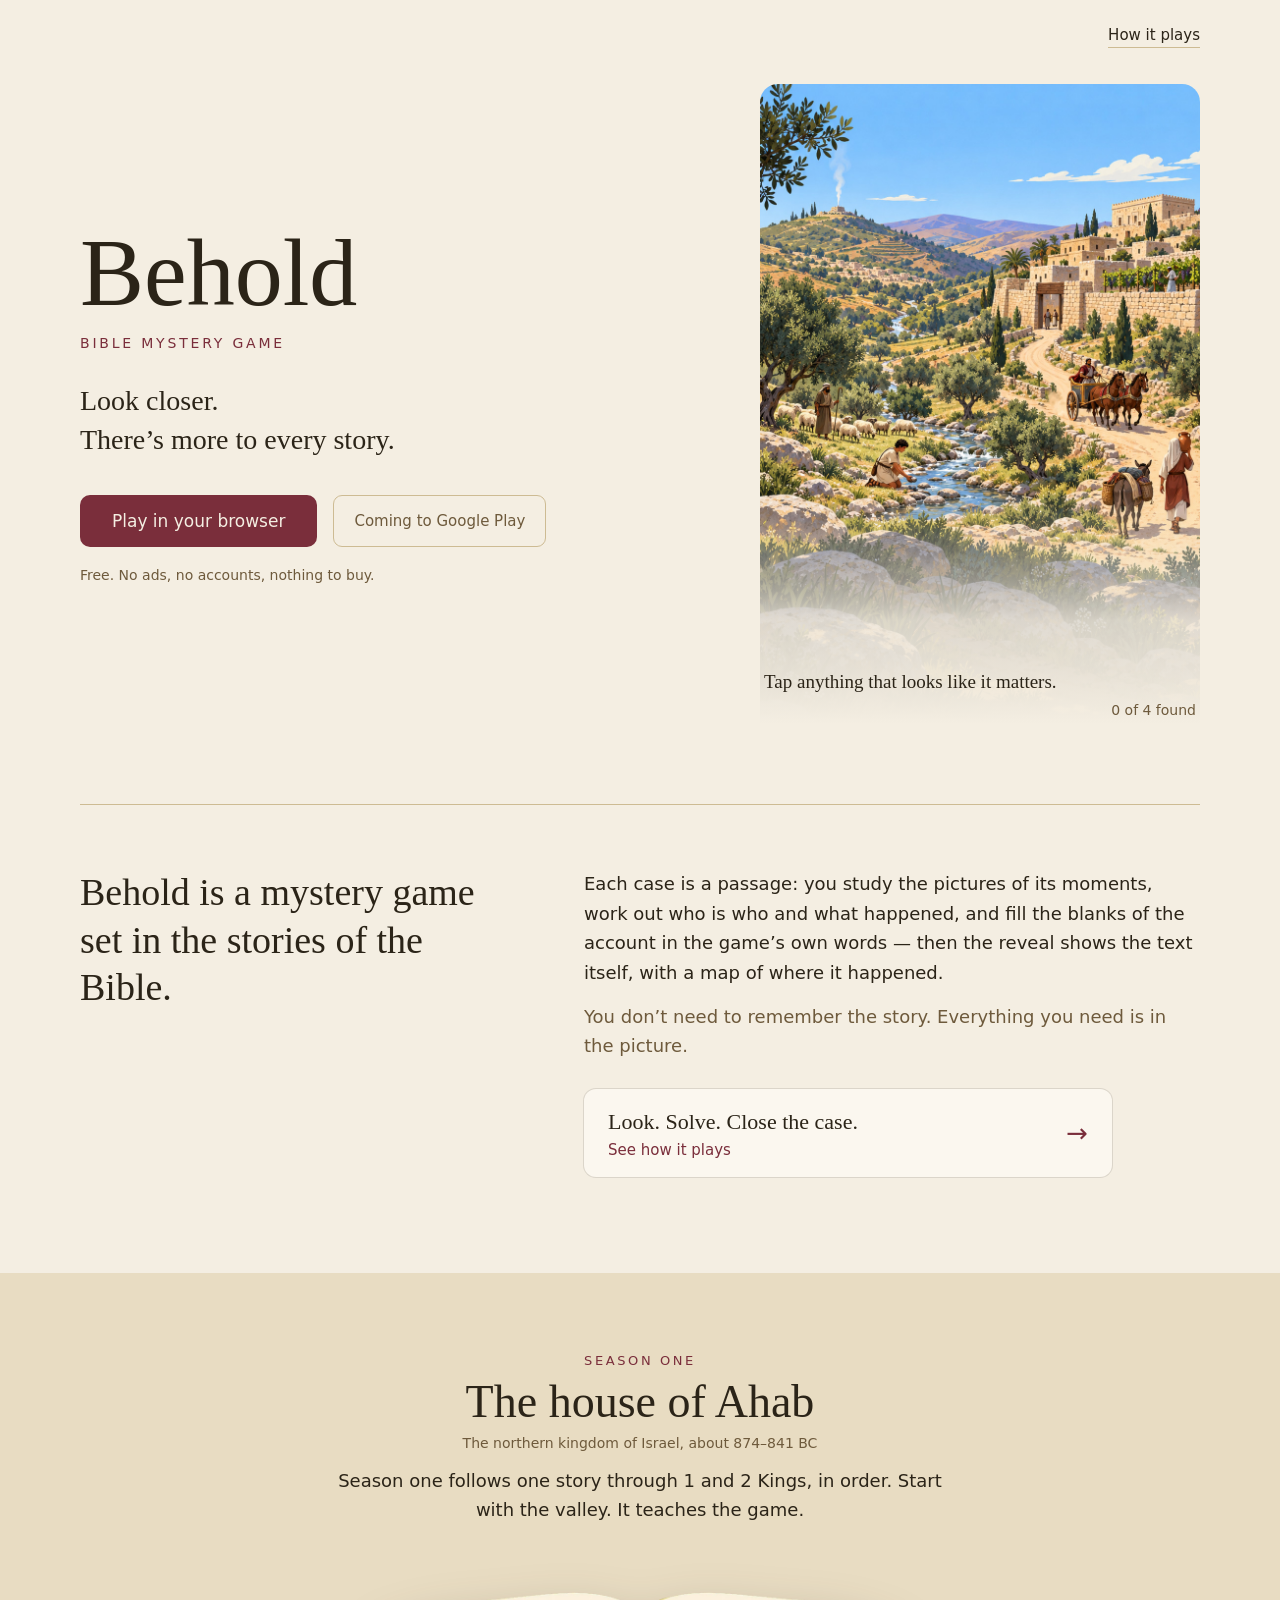
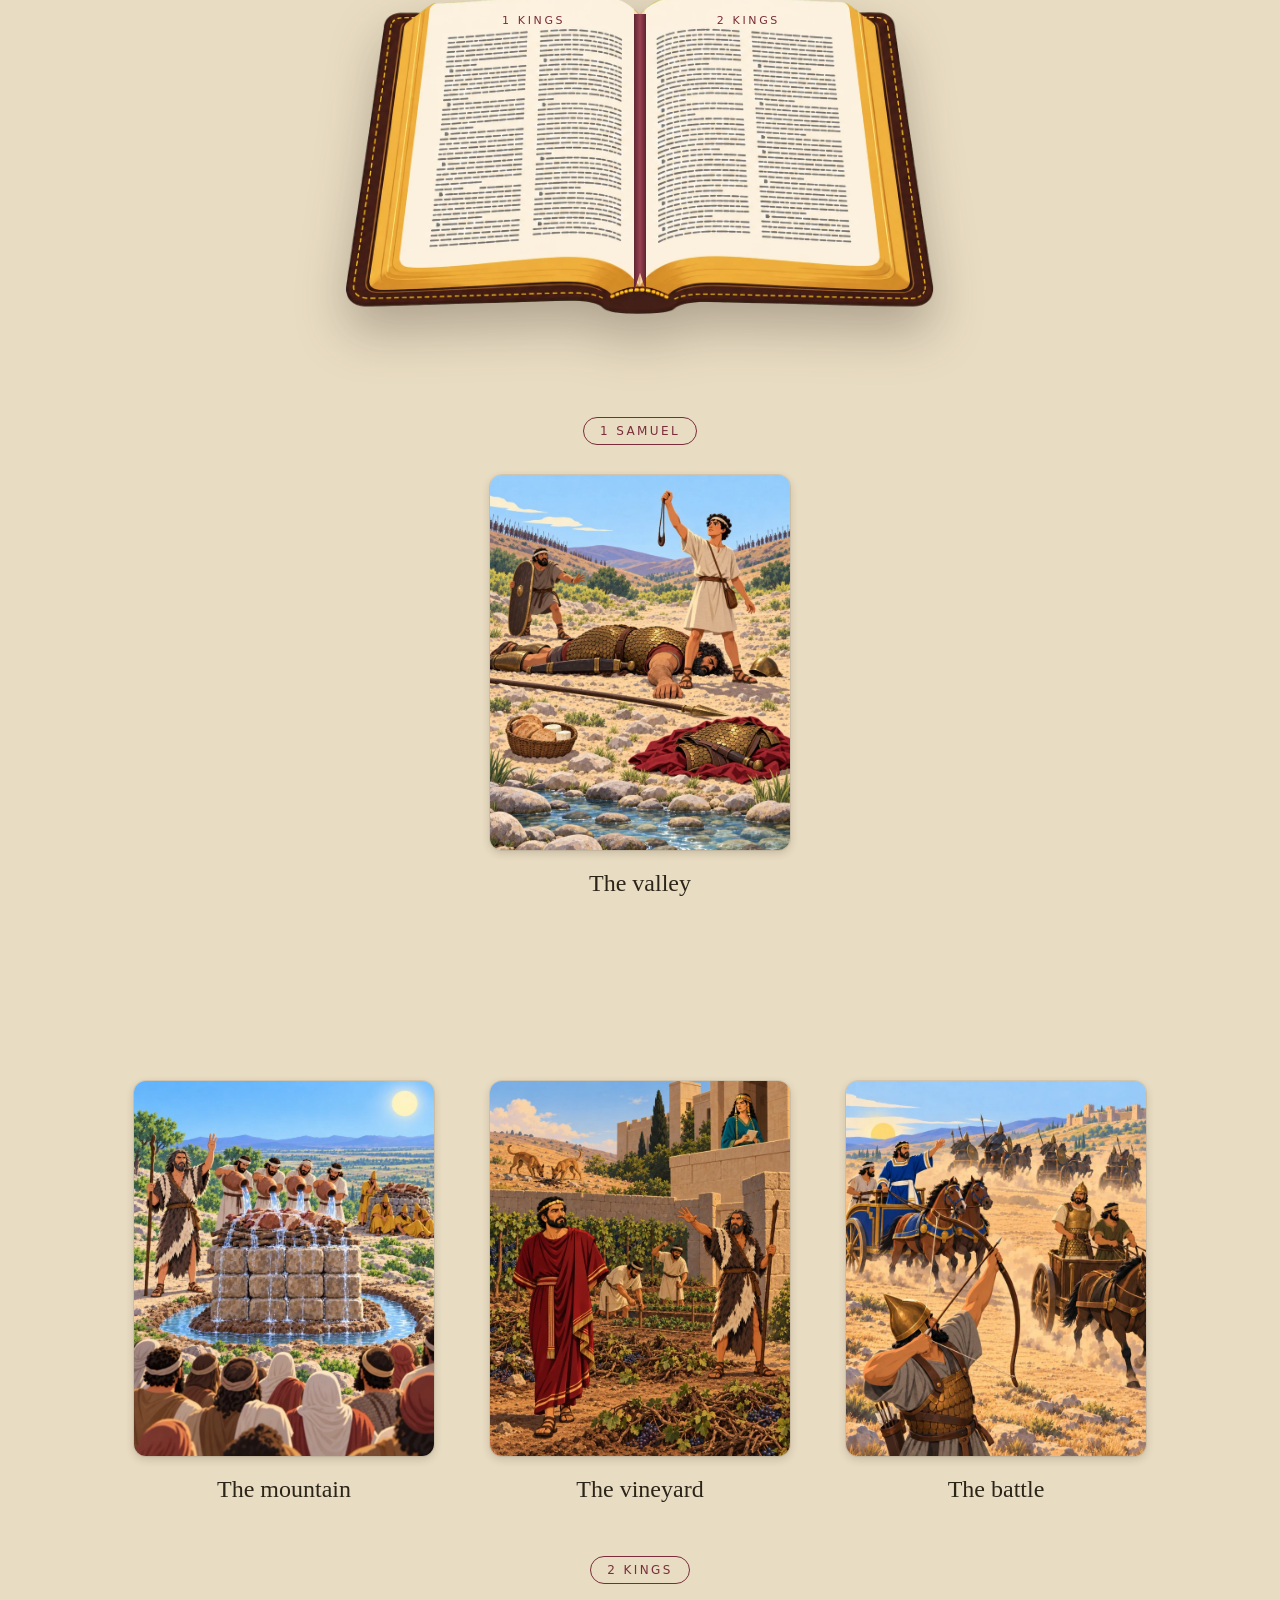
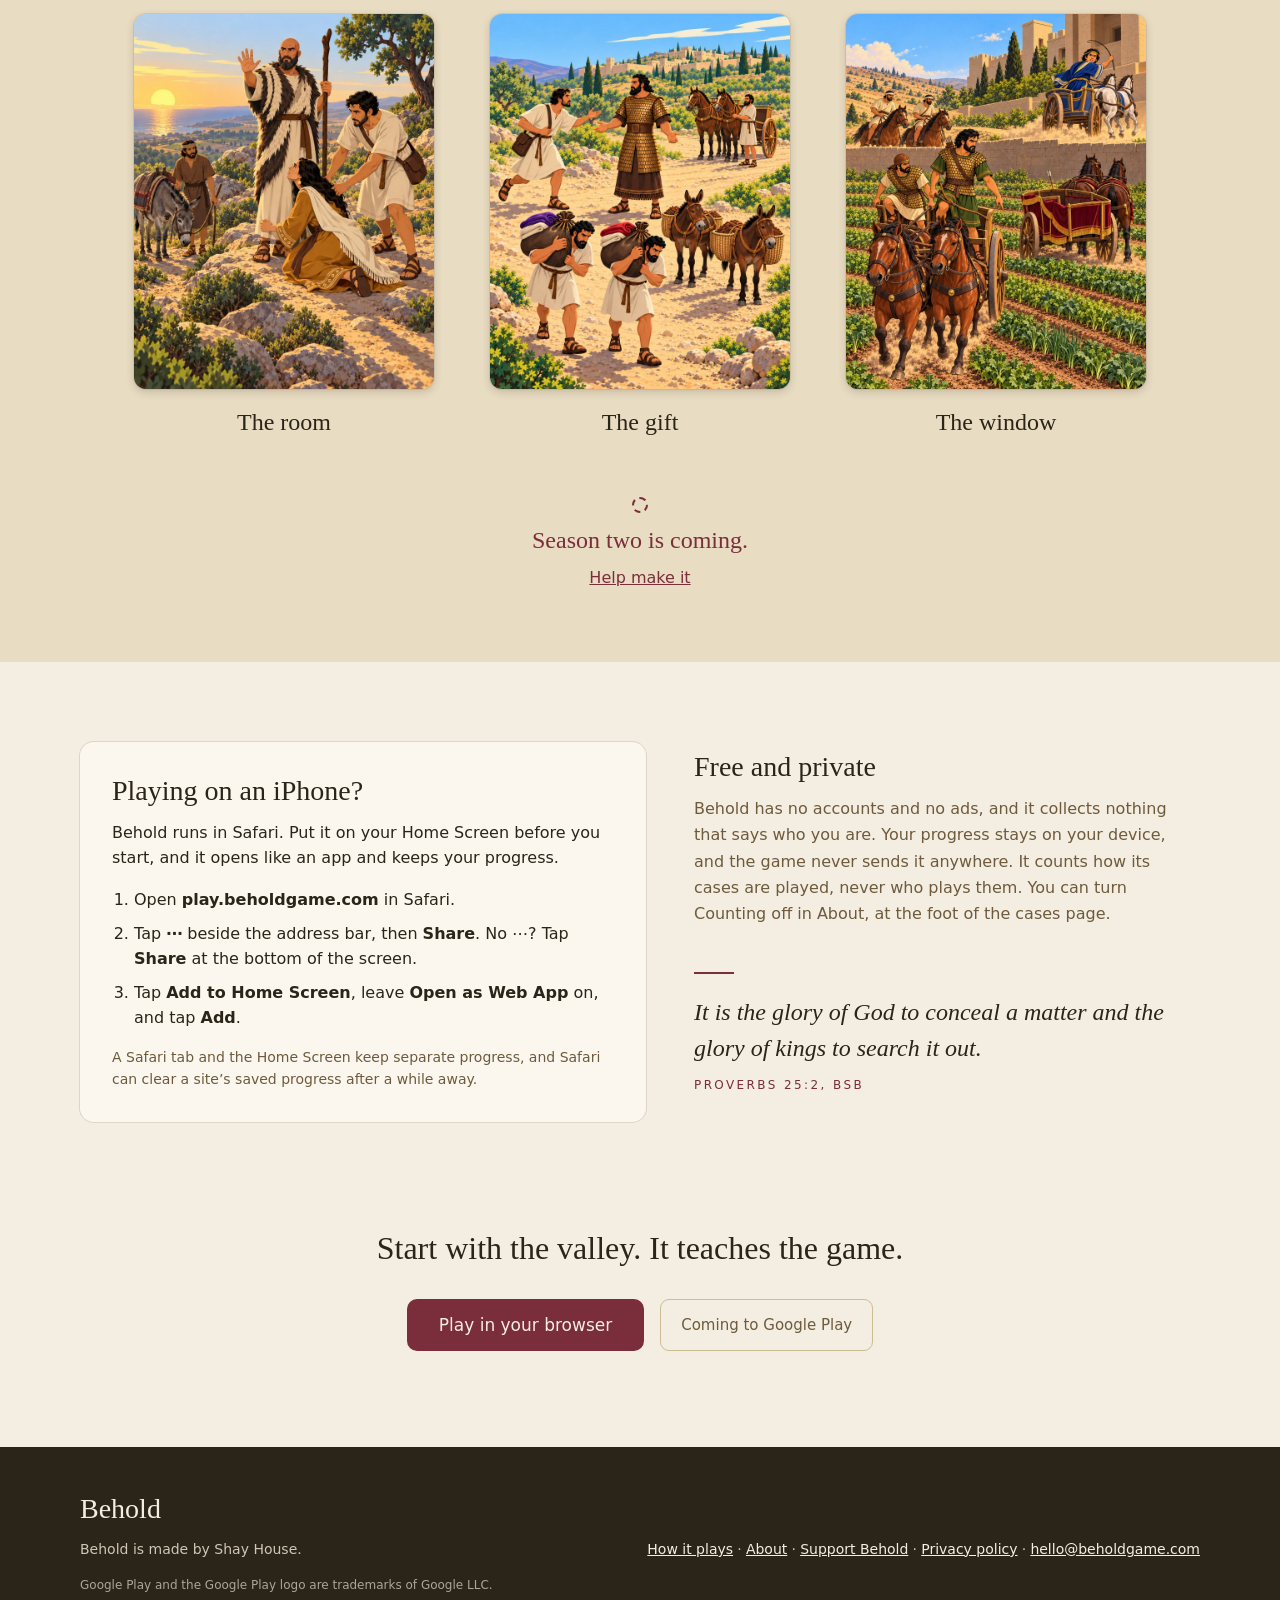
==== commit 8b7d033f: "Deploy garishay/behold@3c1073f79dd878d5499a9e857ba0699155ab8866" ====
--- a/index.html
+++ b/index.html
@@ -57,7 +57,7 @@
 })("home", "https://behold-counts.garishay.workers.dev")</script>
 <link rel="icon" href="icons/favicon-48.png?v=3595e1d1">
 <link rel="apple-touch-icon" href="icons/apple-touch-icon-180.png?v=2587e3fe">
-<link rel="stylesheet" href="site.css?v=f3413c42">
+<link rel="stylesheet" href="site.css?v=a8a1a55c">
 <script src="look.js?v=7da460b2" defer></script>
 <script src="fall.js?v=edd2ebed" defer></script>
 </head>
@@ -80,7 +80,7 @@
 <section class="what">
 <h2>Behold is a mystery game set in the stories of the Bible.</h2>
 <div>
-<p>Each case is a passage: you study the pictures of its moments, work out who is who and what happened, and fill the blanks of the account in the game’s own words — then the reveal shows the text itself.</p>
+<p>Each case is a passage: you study the pictures of its moments, work out who is who and what happened, and fill the blanks of the account in the game’s own words — then the reveal shows the text itself, with a map of where it happened.</p>
 <p class="dim">You don’t need to remember the story. Everything you need is in the picture.</p>
 <a class="more" href="how-it-plays/"><span class="title">Look. Solve. Close the case.</span>
 <span class="sub">See how it plays</span></a>
@@ -89,6 +89,7 @@
 <section class="season">
 <p class="kicker">Season one</p>
 <h2>The house of Ahab</h2>
+<p class="era">The northern kingdom of Israel, about 874–841 BC</p>
 <p class="intro">Season one follows one story through 1 and 2 Kings, in order. <span>Start with the valley. It teaches the game.</span></p>
 <div class="bible" aria-hidden="true">
 <img src="img/bible.webp?v=54a8f620" alt="" width="1326" height="746" loading="lazy">
--- a/site.css
+++ b/site.css
@@ -389,6 +389,16 @@
   line-height: 1.15;
 }
 
+/* The season's era under its name, the game's own line (#87), set as the game's header sets it,
+   small and dim, a pixel larger under the site's larger name: one line on a 360-wide phone (#241,
+   Gate 58 A1). */
+.season .era {
+  margin: 6px 0 0;
+  font-size: 14px;
+  line-height: 1.4;
+  color: var(--ink-dim);
+}
+
 .season .intro {
   margin: 10px 0 0;
   font-size: 16px;
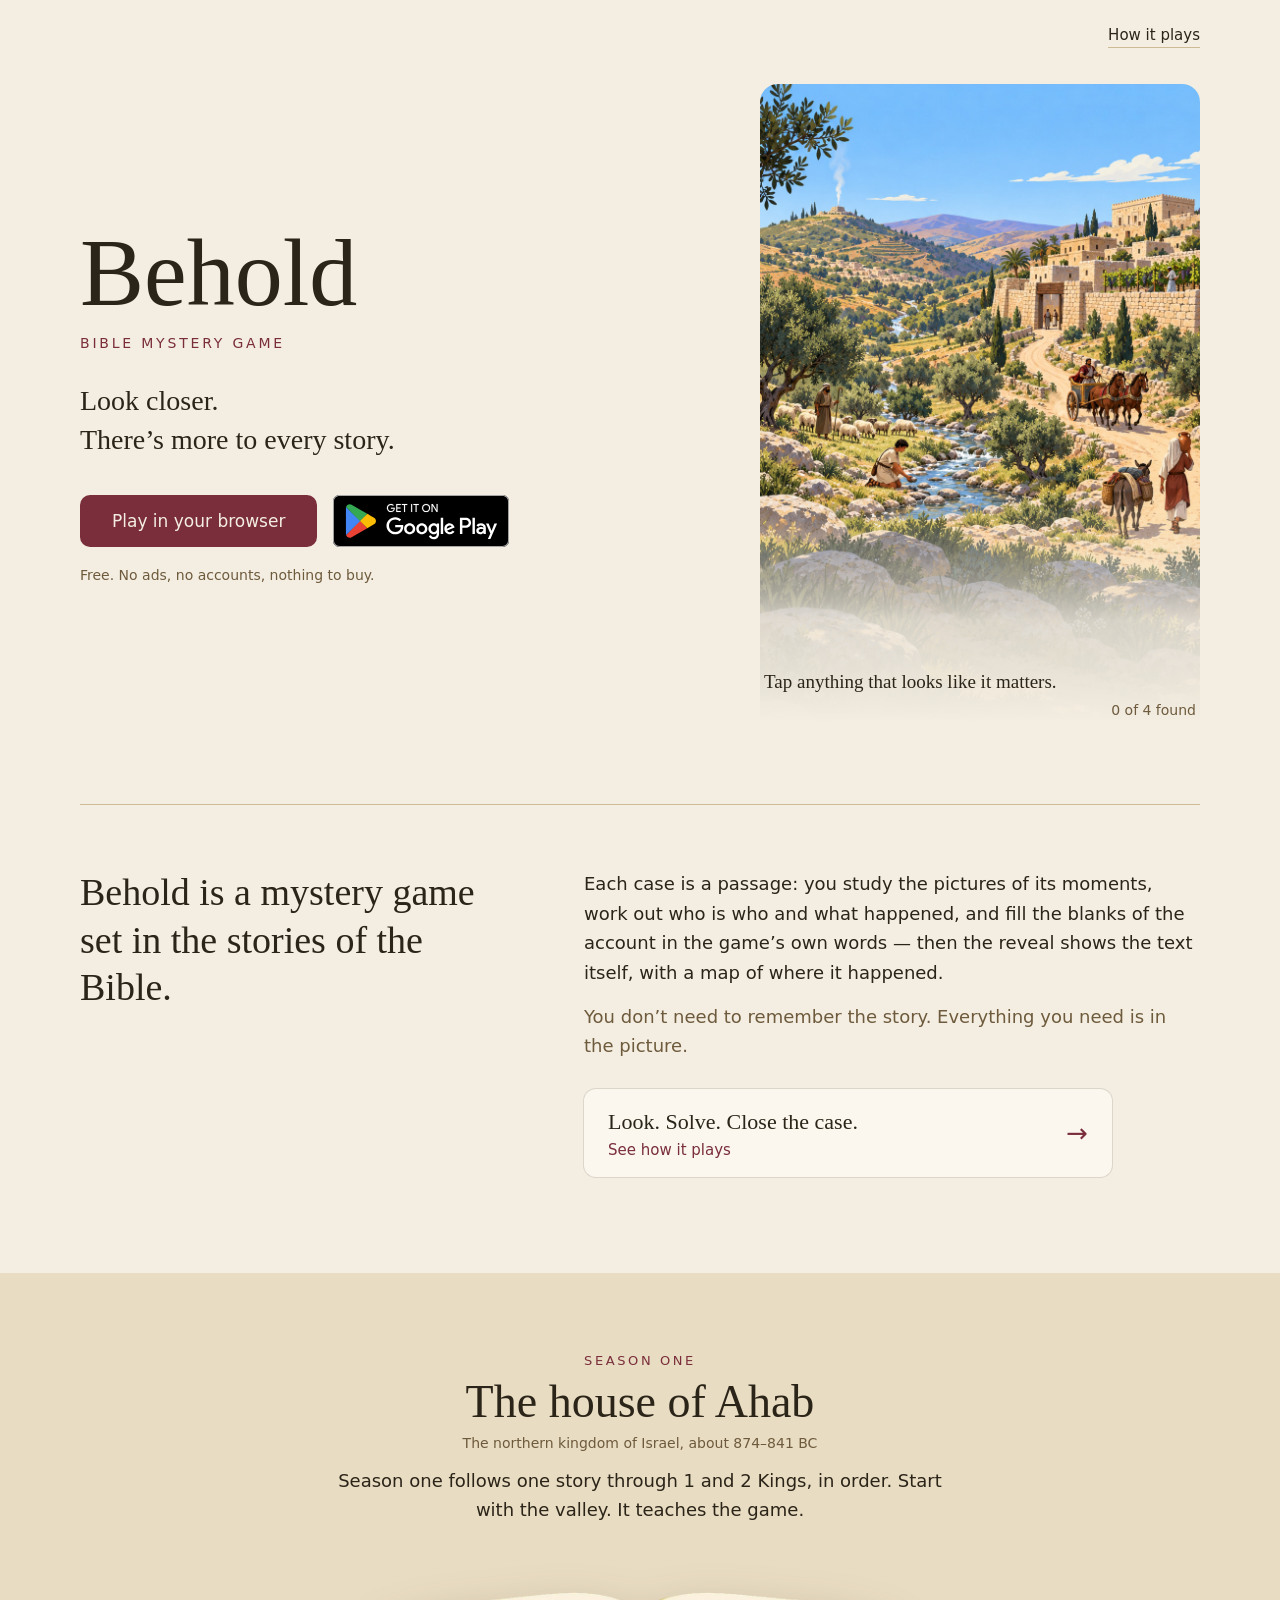
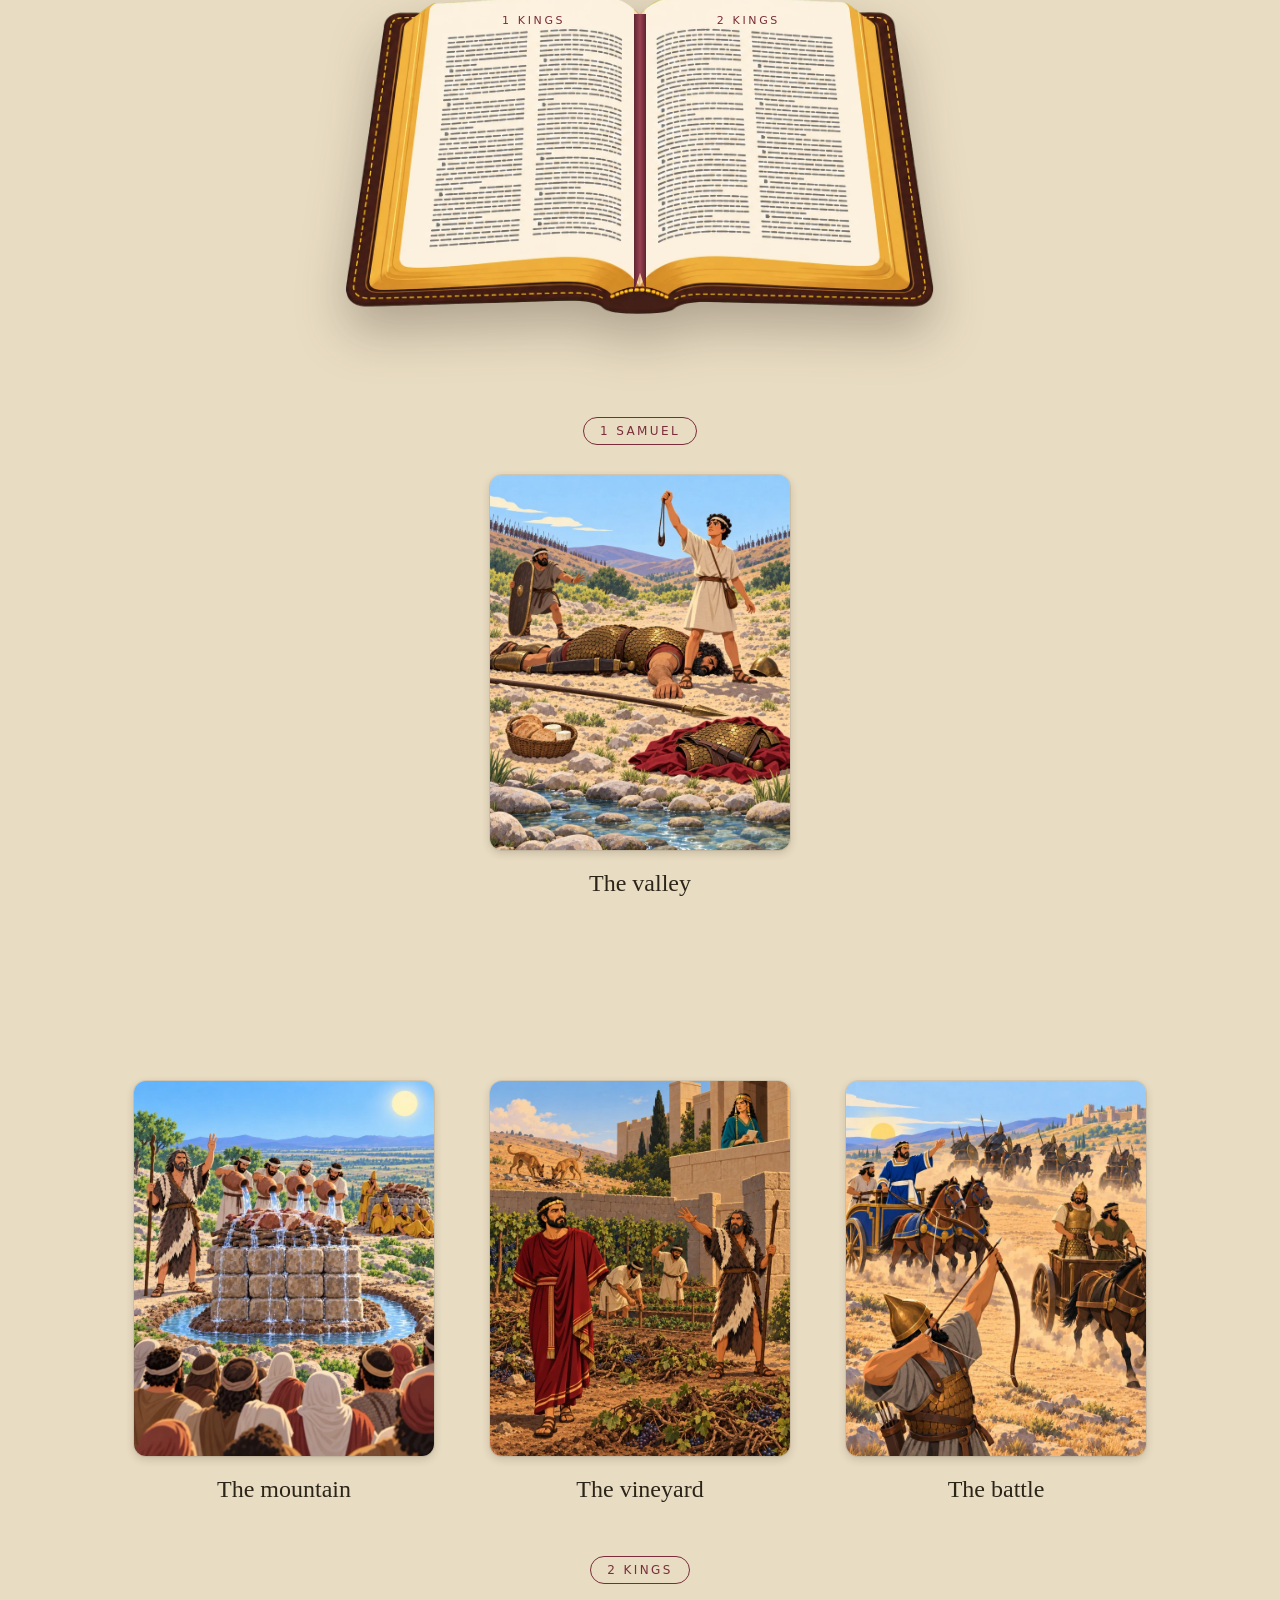
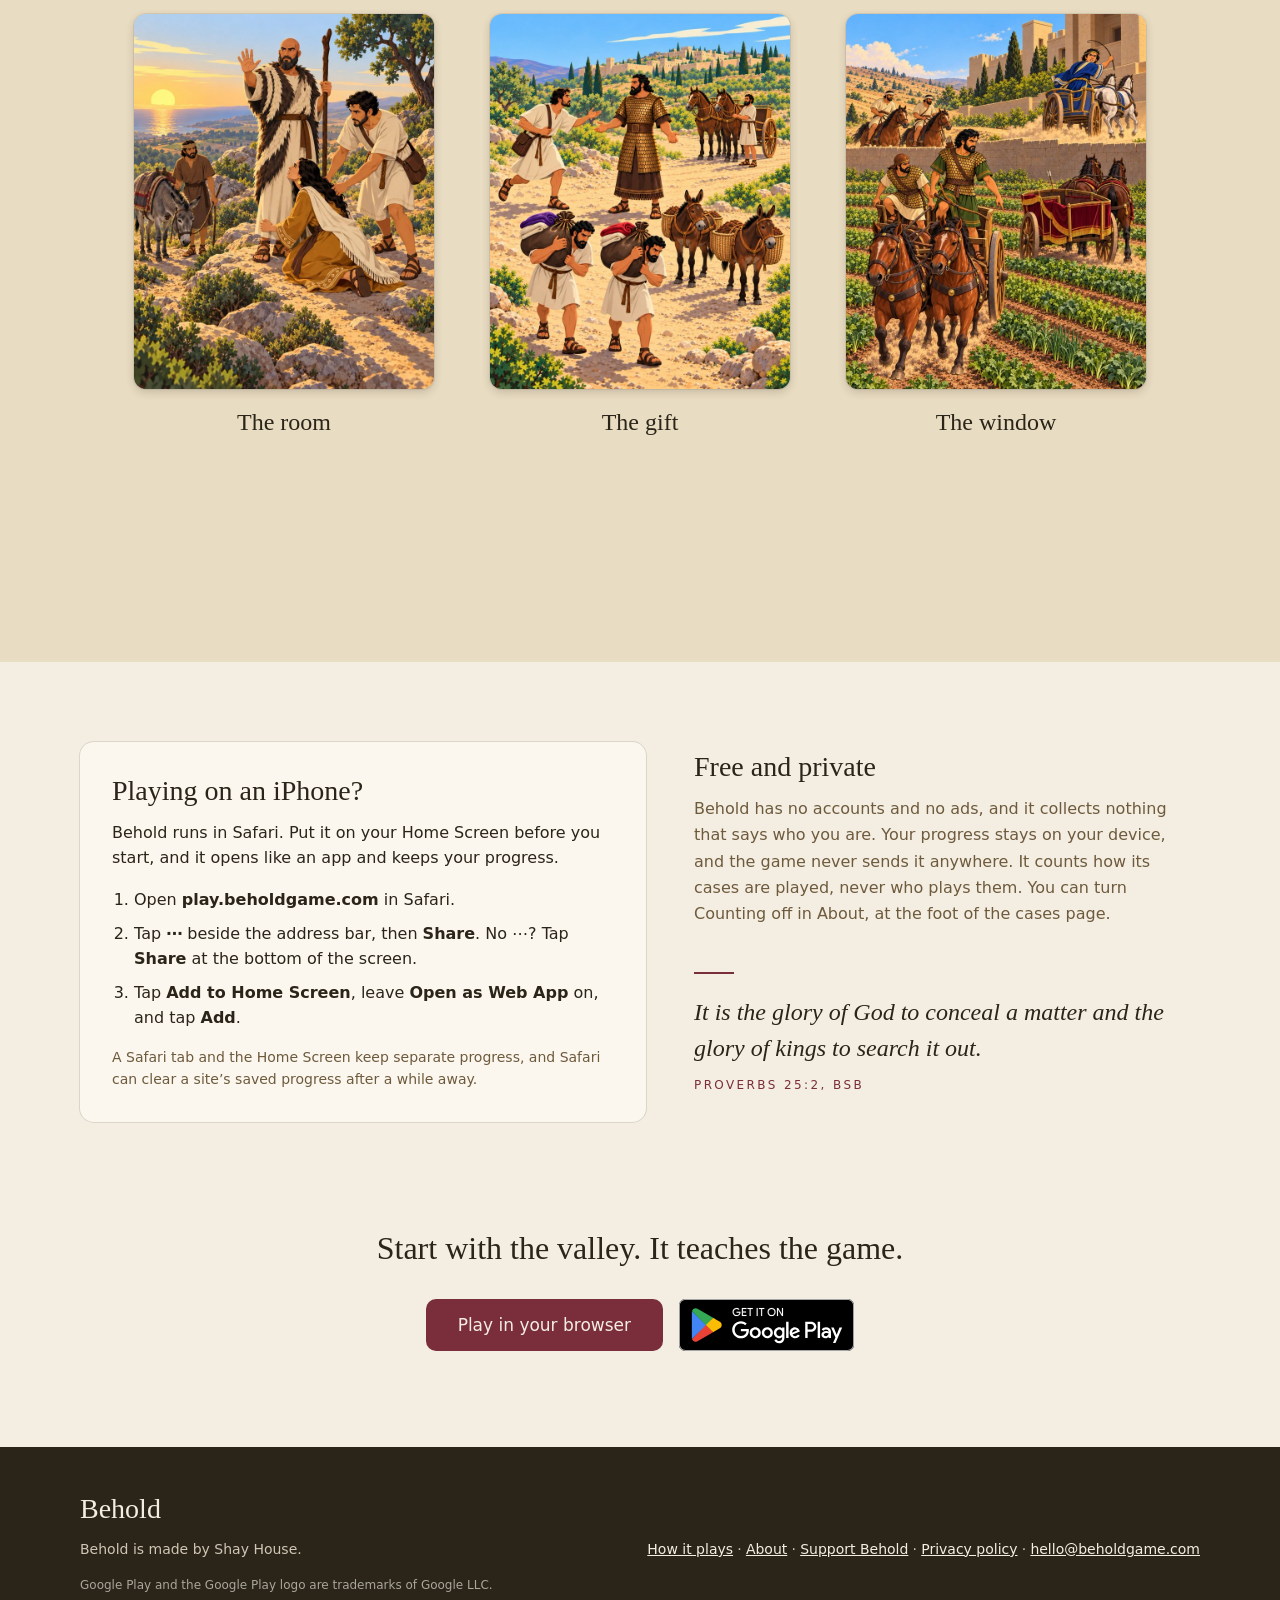
==== commit 1f25c0a1: "Deploy garishay/behold@32bcaa31dbdd50f4dde2f58d4a87c459012d06d7" ====
--- a/index.html
+++ b/index.html
@@ -57,7 +57,7 @@
 })("home", "https://behold-counts.garishay.workers.dev")</script>
 <link rel="icon" href="icons/favicon-48.png?v=3595e1d1">
 <link rel="apple-touch-icon" href="icons/apple-touch-icon-180.png?v=2587e3fe">
-<link rel="stylesheet" href="site.css?v=a8a1a55c">
+<link rel="stylesheet" href="site.css?v=217d75e0">
 <script src="look.js?v=7da460b2" defer></script>
 <script src="fall.js?v=edd2ebed" defer></script>
 </head>
@@ -68,8 +68,8 @@
 <h1>Behold</h1>
 <p class="kicker">Bible Mystery Game</p>
 <p class="line"><span>Look closer.</span> <span>There’s more to every story.</span></p>
-<div class="play computer"><a class="button" href="https://play.beholdgame.com/">Play in your browser</a><p class="coming">Coming to Google Play</p></div>
-<div class="play android"><a class="button" href="https://play.beholdgame.com/">Play in your browser</a><p class="coming">Coming to Google Play</p></div>
+<div class="play computer"><a class="button" href="https://play.beholdgame.com/">Play in your browser</a><a class="badge" href="https://play.google.com/store/apps/details?id=house.shay.behold"><img src="img/google-play-badge.svg?v=4ffa4c7e" alt="Get it on Google Play"></a></div>
+<div class="play android"><a class="badge" href="https://play.google.com/store/apps/details?id=house.shay.behold"><img src="img/google-play-badge.svg?v=4ffa4c7e" alt="Get it on Google Play"></a><p class="or"><a href="https://play.beholdgame.com/">or play in your browser</a></p></div>
 <div class="play iphone"><a class="button" href="https://play.beholdgame.com/">Open the game</a><p class="note">Add it to your Home Screen before you start, so your progress is kept. <a href="#iphone">Here’s how</a></p></div>
 <p class="price">Free. No ads, no accounts, nothing to buy.</p>
 </div>
@@ -160,8 +160,8 @@
 </div>
 <section class="call">
 <p><span>Start with the valley.</span> <span>It teaches the game.</span></p>
-<div class="play computer"><a class="button" href="https://play.beholdgame.com/">Play in your browser</a><p class="coming">Coming to Google Play</p></div>
-<div class="play android"><a class="button" href="https://play.beholdgame.com/">Play in your browser</a></div>
+<div class="play computer"><a class="button" href="https://play.beholdgame.com/">Play in your browser</a><a class="badge" href="https://play.google.com/store/apps/details?id=house.shay.behold"><img src="img/google-play-badge.svg?v=4ffa4c7e" alt="Get it on Google Play"></a></div>
+<div class="play android"><a class="badge" href="https://play.google.com/store/apps/details?id=house.shay.behold"><img src="img/google-play-badge.svg?v=4ffa4c7e" alt="Get it on Google Play"></a></div>
 <div class="play iphone"><a class="button" href="https://play.beholdgame.com/">Open the game</a></div>
 </section>
 </main>
--- a/site.css
+++ b/site.css
@@ -137,6 +137,13 @@
 .badge img {
   display: block;
   height: 60px;
+}
+
+/* Under the browser's button, in a computer's group in one column, as a window under 900 px wide
+   or a page without script shows it, the badge keeps the quarter of its height clear that
+   Google's rules ask, as "or play in your browser" keeps 16 px under it on Android (#204). */
+.button + .badge {
+  margin-top: 16px;
 }
 
 .play .or {
@@ -1143,6 +1150,10 @@
     height: 52px;
   }
 
+  .button + .badge {
+    margin-top: 0;
+  }
+
   .hero {
     flex-flow: row wrap-reverse;
     align-items: center;
